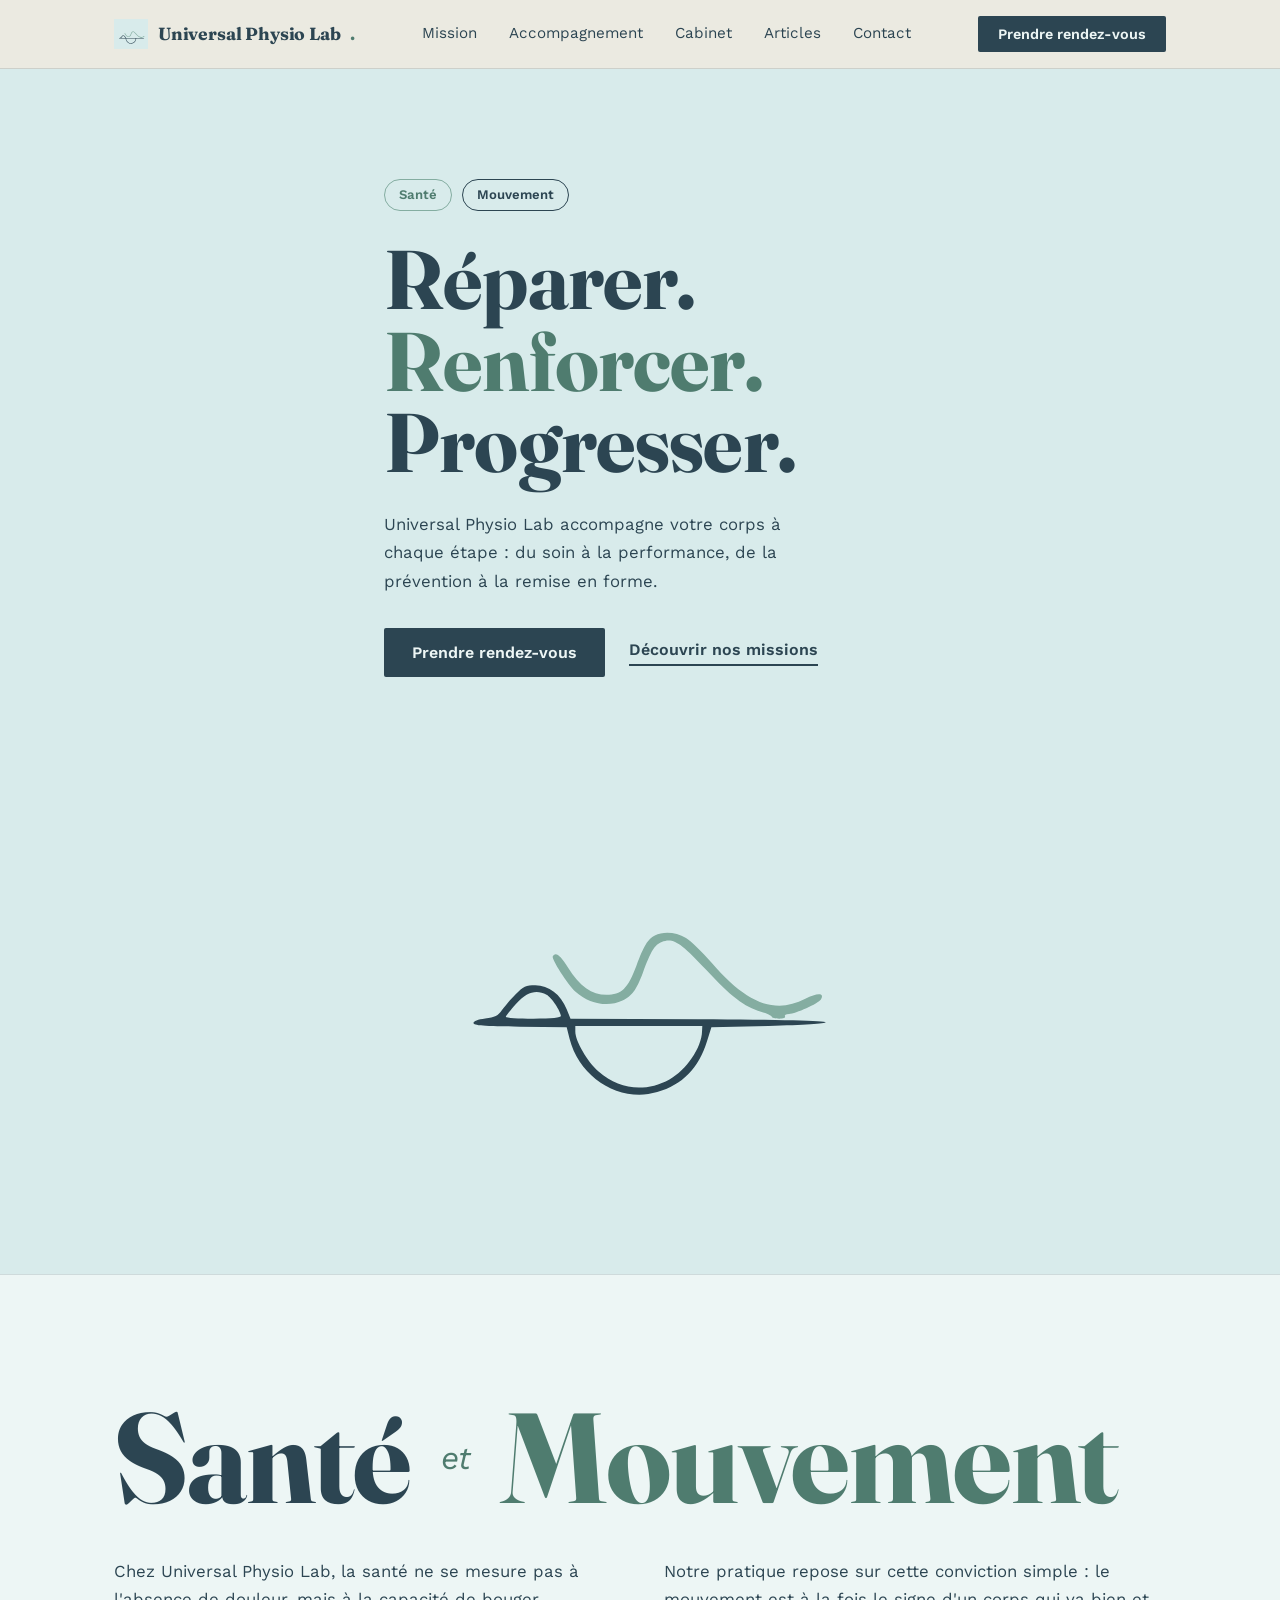
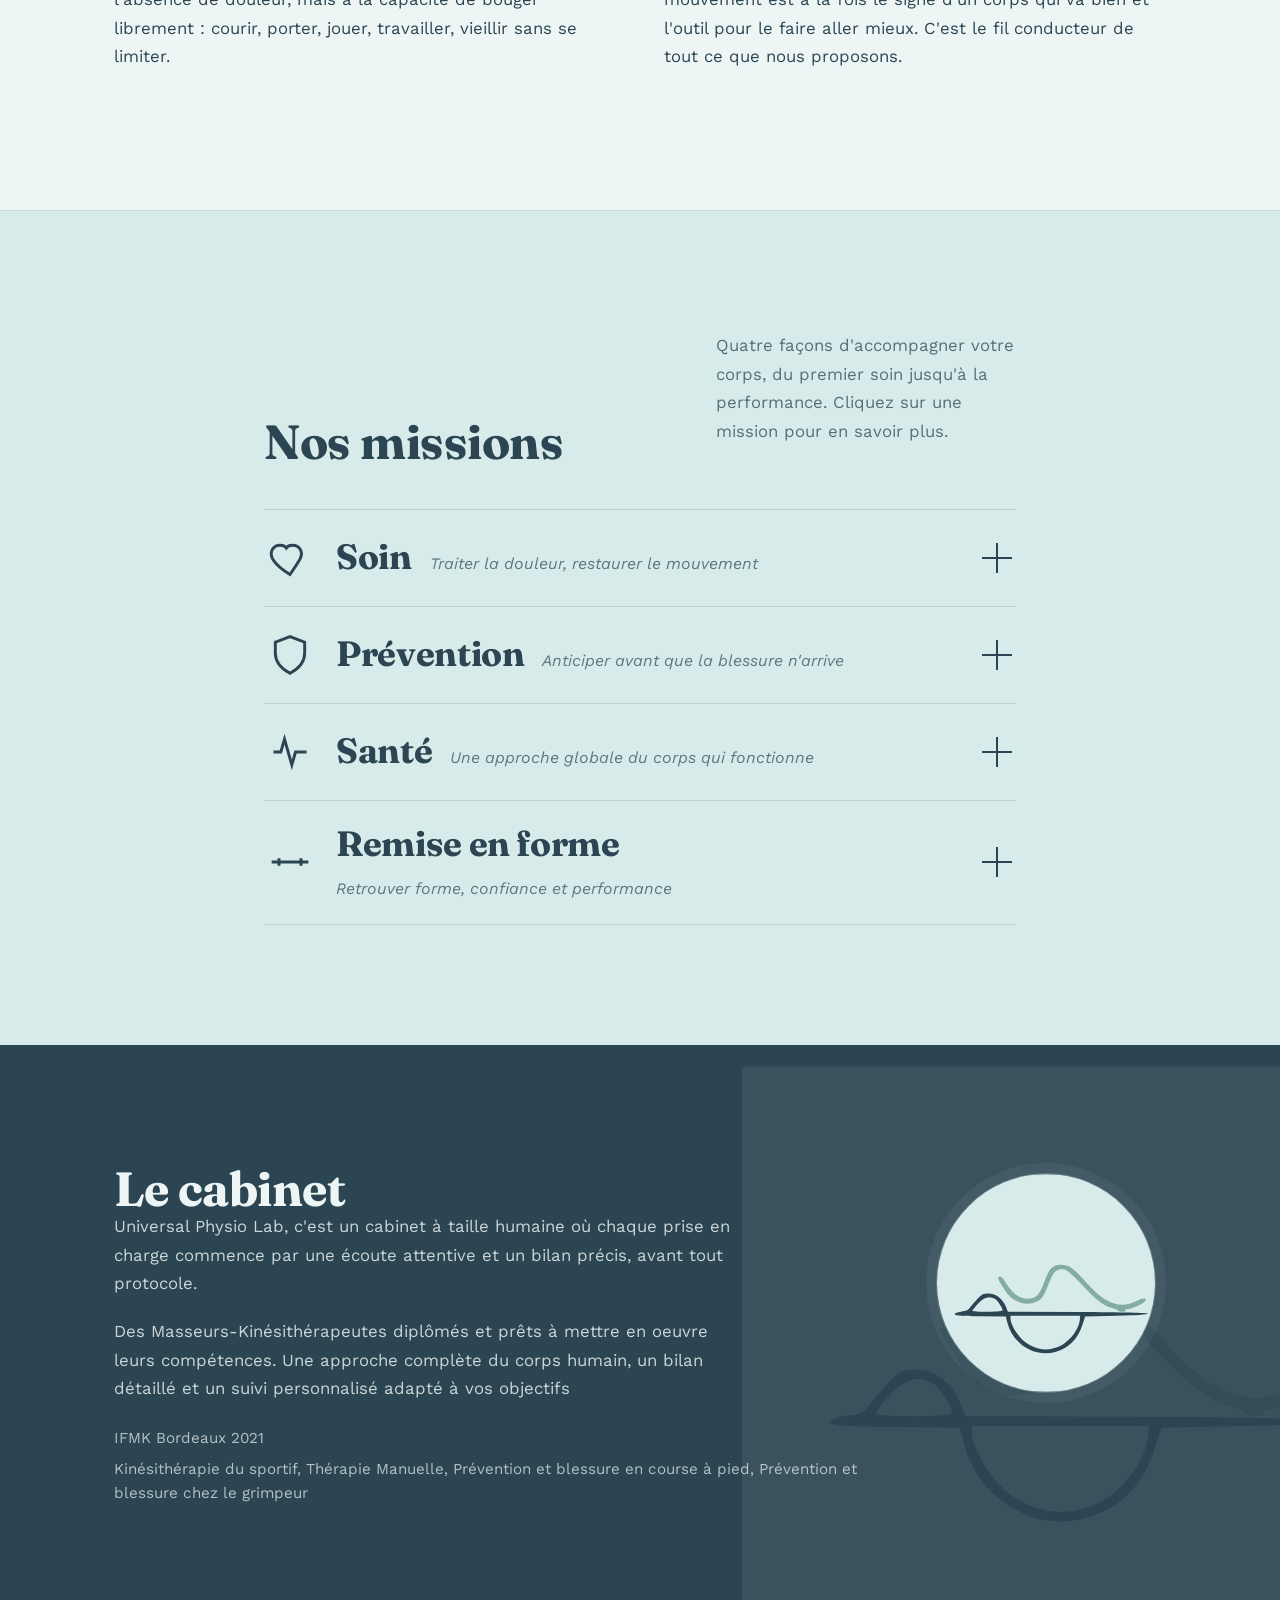
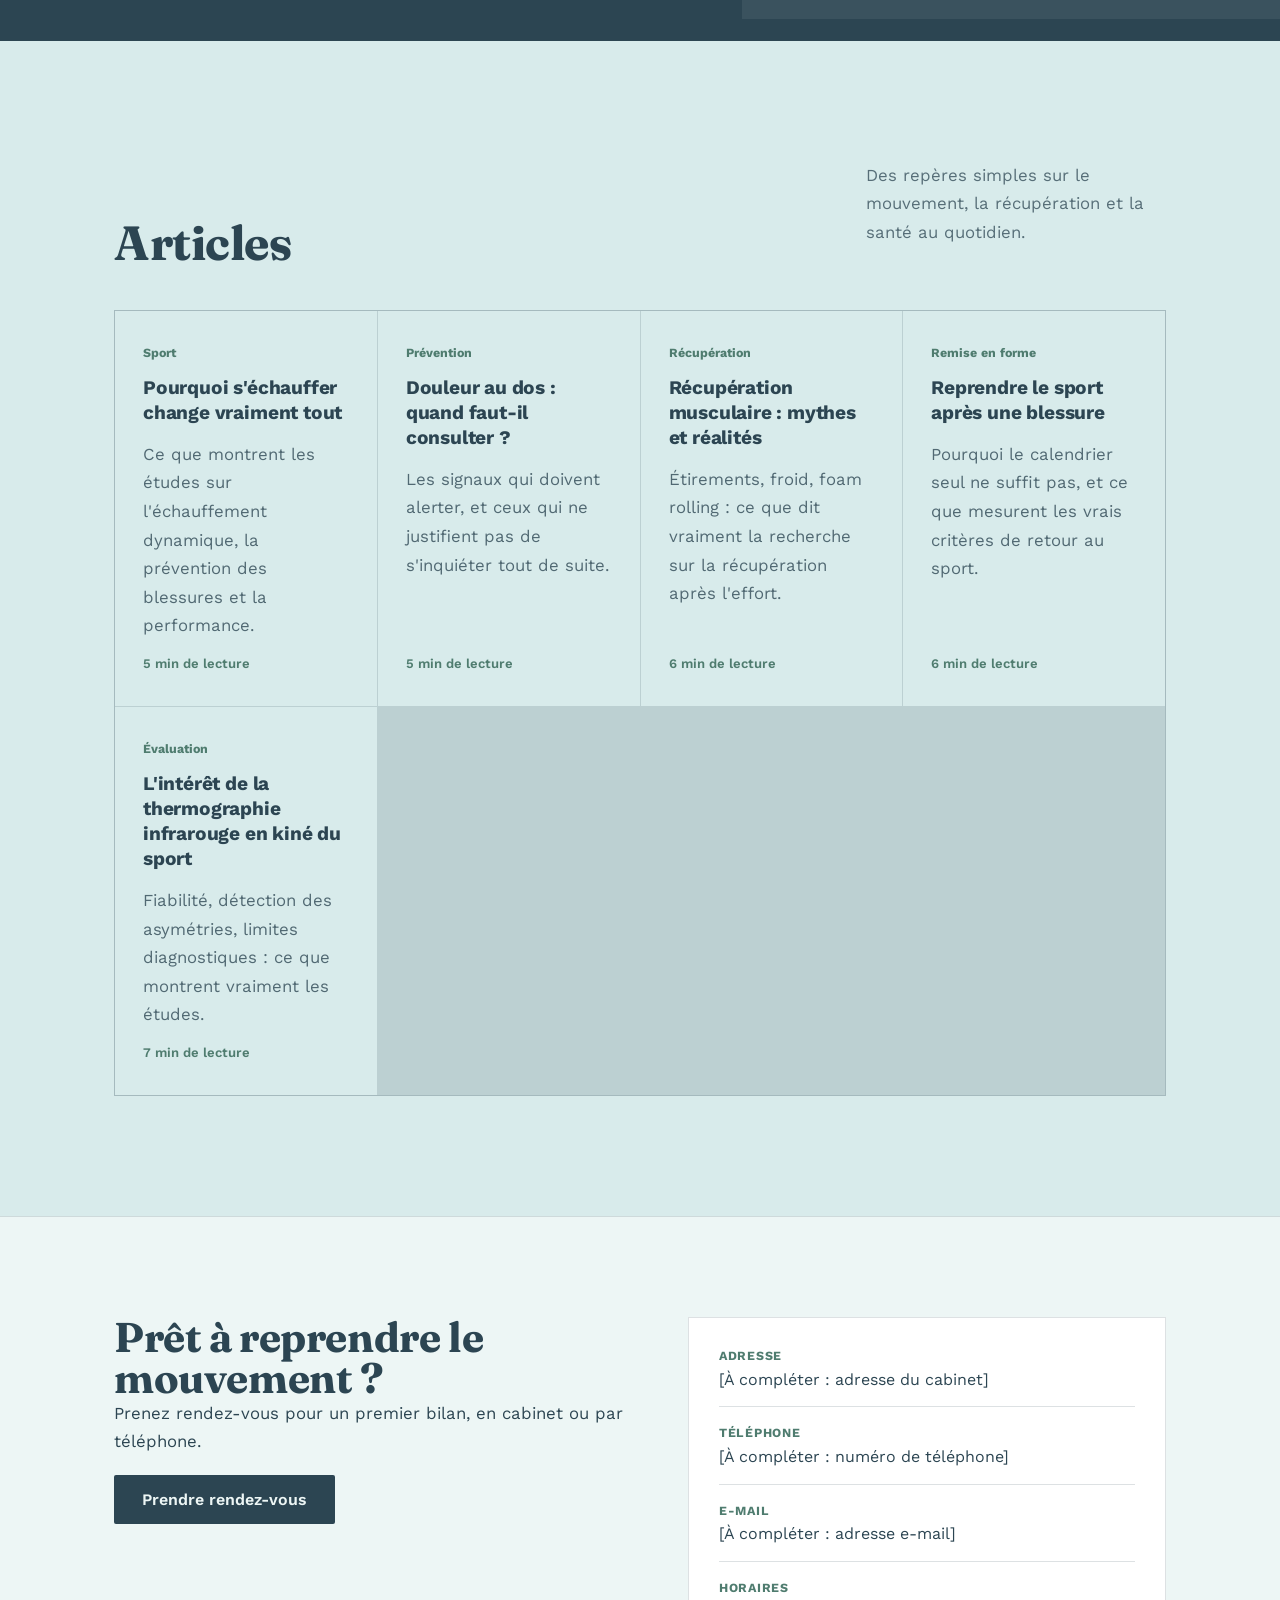
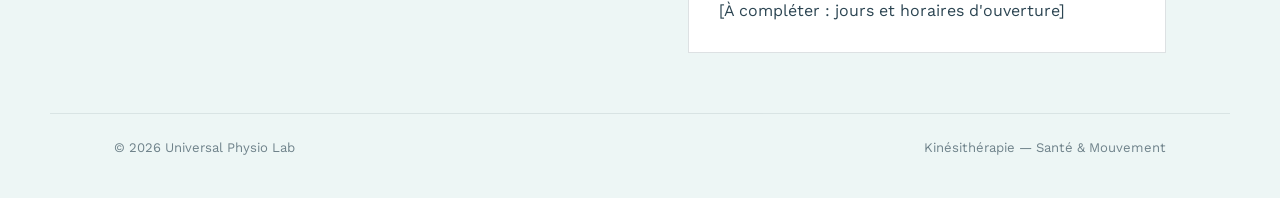
==== index.html @ d16948c7 "Revise cabinet introduction and credentials section Updated cabinet description and added credential" ====
<!DOCTYPE html>
<html lang="fr">
<head>
<meta charset="UTF-8">
<meta name="viewport" content="width=device-width, initial-scale=1.0">
<title>Universal Physio Lab — Kinésithérapie, santé & mouvement</title>
<meta name="description" content="Universal Physio Lab accompagne votre corps à chaque étape : soin, prévention, santé et remise en forme.">
<link rel="preconnect" href="https://fonts.googleapis.com">
<link rel="preconnect" href="https://fonts.gstatic.com" crossorigin>
<link href="https://fonts.googleapis.com/css2?family=Fraunces:ital,opsz,wght@0,9..144,500;0,9..144,700;1,9..144,600&family=Work+Sans:ital,wght@0,400;0,500;0,600;0,700;1,400&display=swap" rel="stylesheet">
<link rel="icon" type="image/svg+xml" href="logo.svg">
<link rel="stylesheet" href="style.css">
</head>
<body>

<nav class="nav">
  <div class="wrap nav-inner">
    <div class="logo"><img src="logo.svg" alt="Universal Physio Lab"> Universal Physio Lab<span class="dot">.</span></div>
    <ul class="nav-links" id="navLinks">
      <li><a href="#mission">Mission</a></li>
      <li><a href="#accompagnement">Accompagnement</a></li>
      <li><a href="#cabinet">Cabinet</a></li>
      <li><a href="#articles">Articles</a></li>
      <li><a href="#contact">Contact</a></li>
    </ul>
    <button class="nav-cta">Prendre rendez-vous</button>
    <button class="nav-toggle" id="navToggle" aria-label="Ouvrir le menu" aria-expanded="false">
      <span></span><span></span><span></span>
    </button>
  </div>
</nav>

<header class="hero">
  <div class="wrap hero-content">
    <div class="eyebrow-chips">
      <span class="chip teal">Santé</span>
      <span class="chip coral">Mouvement</span>
    </div>
    <h1>
      <span>Réparer.</span>
      <span>Renforcer.</span>
      <span>Progresser.</span>
    </h1>
    <p class="hero-sub">Universal Physio Lab accompagne votre corps à chaque étape : du soin à la performance, de la prévention à la remise en forme.</p>
    <div class="hero-actions">
      <button class="btn-primary">Prendre rendez-vous</button>
      <a href="#accompagnement" class="link-inline">Découvrir nos missions</a>
    </div>
  </div>
  <div class="wrap hero-art-band">
    <img src="logo.svg" alt="Logo Universal Physio Lab" class="hero-logo-img">
  </div>
</header>

<section class="mission" id="mission">
  <div class="wrap">
    <div class="mission-words">
      <span class="display">Santé</span>
      <span class="and">et</span>
      <span class="display" style="color:var(--teal-dark);">Mouvement</span>
    </div>
    <div class="mission-body">
      <p>Chez Universal Physio Lab, la santé ne se mesure pas à l'absence de douleur, mais à la capacité de bouger librement : courir, porter, jouer, travailler, vieillir sans se limiter.</p>
      <p>Notre pratique repose sur cette conviction simple : le mouvement est à la fois le signe d'un corps qui va bien et l'outil pour le faire aller mieux. C'est le fil conducteur de tout ce que nous proposons.</p>
    </div>
  </div>
</section>

<section class="pillars" id="accompagnement">
  <div class="wrap wrap-narrow">
    <div class="section-head">
      <h2>Nos missions</h2>
      <p class="hint">Quatre façons d'accompagner votre corps, du premier soin jusqu'à la performance. Cliquez sur une mission pour en savoir plus.</p>
    </div>

    <div class="lane" data-open="false">
      <button class="lane-trigger" aria-expanded="false">
        <span class="lane-icon"><svg viewBox="0 0 24 24" fill="none" stroke-width="1.6"><path d="M12 21s-7-4.35-9.5-8.5C.5 8.5 3 5 6.5 5c2 0 3.2 1 3.5 1.5.3-.5 1.5-1.5 3.5-1.5C17 5 19.5 8.5 17.5 12.5 15 16.65 12 21 12 21z"/></svg></span>
        <span class="lane-title">
          <h3>Soin</h3>
          <span class="lane-teaser">Traiter la douleur, restaurer le mouvement</span>
        </span>
        <span class="lane-plus"></span>
      </button>
      <div class="lane-panel">
        <div class="lane-panel-inner">
          <p>Prise en charge des douleurs aiguës et chroniques, rééducation post-traumatique et post-opératoire : chaque traitement combine thérapie manuelle et exercices actifs, adaptés à votre histoire et à votre corps.</p>
          <ul class="tag-list">
            <li>Rééducation post-opératoire</li>
            <li>Thérapie manuelle</li>
            <li>Douleurs aiguës & chroniques</li>
          </ul>
        </div>
      </div>
    </div>

    <div class="lane" data-open="false">
      <button class="lane-trigger" aria-expanded="false">
        <span class="lane-icon"><svg viewBox="0 0 24 24" fill="none" stroke-width="1.6"><path d="M12 2l8 3v6c0 5-3.5 8.5-8 11-4.5-2.5-8-6-8-11V5l8-3z"/></svg></span>
        <span class="lane-title">
          <h3>Prévention</h3>
          <span class="lane-teaser">Anticiper avant que la blessure n'arrive</span>
        </span>
        <span class="lane-plus"></span>
      </button>
      <div class="lane-panel">
        <div class="lane-panel-inner">
          <p>Bilans posturaux et fonctionnels, analyse des gestes à risque, conseils en ergonomie sportive et quotidienne : mieux vaut corriger un déséquilibre avant qu'il ne devienne une blessure.</p>
          <ul class="tag-list">
            <li>Bilan postural</li>
            <li>Analyse du geste sportif</li>
            <li>Ergonomie & hygiène de vie</li>
          </ul>
        </div>
      </div>
    </div>

    <div class="lane" data-open="false">
      <button class="lane-trigger" aria-expanded="false">
        <span class="lane-icon"><svg viewBox="0 0 24 24" fill="none" stroke-width="1.6"><path d="M3 12h4l2-7 4 14 2-7h6"/></svg></span>
        <span class="lane-title">
          <h3>Santé</h3>
          <span class="lane-teaser">Une approche globale du corps qui fonctionne</span>
        </span>
        <span class="lane-plus"></span>
      </button>
      <div class="lane-panel">
        <div class="lane-panel-inner">
          <p>Éducation thérapeutique, accompagnement des pathologies chroniques, conseils personnalisés : notre rôle ne s'arrête pas au traitement, il inclut tout ce qui préserve votre autonomie sur la durée.</p>
          <ul class="tag-list">
            <li>Éducation thérapeutique</li>
            <li>Suivi des pathologies chroniques</li>
            <li>Conseils personnalisés</li>
          </ul>
        </div>
      </div>
    </div>

    <div class="lane" data-open="false">
      <button class="lane-trigger" aria-expanded="false">
        <span class="lane-icon"><svg viewBox="0 0 24 24" fill="none" stroke-width="1.6"><path d="M6 10v4M2 12h4M18 10v4M22 12h-4M6 12h12"/></svg></span>
        <span class="lane-title">
          <h3>Remise en forme</h3>
          <span class="lane-teaser">Retrouver forme, confiance et performance</span>
        </span>
        <span class="lane-plus"></span>
      </button>
      <div class="lane-panel">
        <div class="lane-panel-inner">
          <p>Réathlétisation après blessure, préparation physique générale, reprise d'activité progressive : des programmes construits pour vous ramener au niveau que vous visez, en toute sécurité.</p>
          <ul class="tag-list">
            <li>Réathlétisation</li>
            <li>Préparation physique</li>
            <li>Reprise d'activité progressive</li>
          </ul>
        </div>
      </div>
    </div>

  </div>
</section>

<section class="cabinet" id="cabinet">
  <img src="logo.svg" alt="" class="cabinet-watermark" aria-hidden="true">
  <div class="wrap cabinet-grid">
    <div>
      <h2>Le cabinet</h2>
      <p>Universal Physio Lab, c'est un cabinet à taille humaine où chaque prise en charge commence par une écoute attentive et un bilan précis, avant tout protocole.</p>
      <p>Des Masseurs-Kinésithérapeutes diplômés et prêts à mettre en oeuvre leurs compétences. Une approche complète du corps humain, un bilan détaillé et un suivi personnalisé adapté à vos objectifs</p>
      <ul class="cabinet-credentials">
        <li>IFMK Bordeaux 2021</li>
        <li>Kinésithérapie du sportif, Thérapie Manuelle, Prévention et blessure en course à pied, Prévention et blessure chez le grimpeur</li>
    </div>
    <div class="cabinet-art">
      <div class="cabinet-badge">
        <img src="logo.svg" alt="Logo Universal Physio Lab">
      </div>
    </div>
  </div>
</section>

<section class="articles" id="articles">
  <div class="wrap">
    <div class="section-head">
      <h2>Articles</h2>
      <p class="hint">Des repères simples sur le mouvement, la récupération et la santé au quotidien.</p>
    </div>
    <div class="article-grid">
      <a class="article-card" href="echauffement.html">
        <span class="article-tag">Sport</span>
        <h3>Pourquoi s'échauffer change vraiment tout</h3>
        <p>Ce que montrent les études sur l'échauffement dynamique, la prévention des blessures et la performance.</p>
        <span class="article-meta">5 min de lecture</span>
      </a>
      <a class="article-card" href="mal-de-dos.html">
        <span class="article-tag">Prévention</span>
        <h3>Douleur au dos : quand faut-il consulter ?</h3>
        <p>Les signaux qui doivent alerter, et ceux qui ne justifient pas de s'inquiéter tout de suite.</p>
        <span class="article-meta">5 min de lecture</span>
      </a>
      <a class="article-card" href="recuperation-musculaire.html">
        <span class="article-tag">Récupération</span>
        <h3>Récupération musculaire : mythes et réalités</h3>
        <p>Étirements, froid, foam rolling : ce que dit vraiment la recherche sur la récupération après l'effort.</p>
        <span class="article-meta">6 min de lecture</span>
      </a>
      <a class="article-card" href="reprise-sport.html">
        <span class="article-tag">Remise en forme</span>
        <h3>Reprendre le sport après une blessure</h3>
        <p>Pourquoi le calendrier seul ne suffit pas, et ce que mesurent les vrais critères de retour au sport.</p>
        <span class="article-meta">6 min de lecture</span>
      </a>
      <a class="article-card" href="thermographie-infrarouge.html">
        <span class="article-tag">Évaluation</span>
        <h3>L'intérêt de la thermographie infrarouge en kiné du sport</h3>
        <p>Fiabilité, détection des asymétries, limites diagnostiques : ce que montrent vraiment les études.</p>
        <span class="article-meta">7 min de lecture</span>
      </a>
    </div>
  </div>
</section>

<section class="contact" id="contact">
  <div class="wrap contact-grid">
    <div>
      <h2>Prêt à reprendre le mouvement ?</h2>
      <p>Prenez rendez-vous pour un premier bilan, en cabinet ou par téléphone.</p>
      <button class="btn-primary">Prendre rendez-vous</button>
    </div>
    <ul class="contact-info">
      <li><b>Adresse</b>[À compléter : adresse du cabinet]</li>
      <li><b>Téléphone</b>[À compléter : numéro de téléphone]</li>
      <li><b>E-mail</b>[À compléter : adresse e-mail]</li>
      <li><b>Horaires</b>[À compléter : jours et horaires d'ouverture]</li>
    </ul>
  </div>
  <div class="wrap footer-bottom">
    <span>© 2026 Universal Physio Lab</span>
    <span>Kinésithérapie — Santé & Mouvement</span>
  </div>
</section>

<script>
  // Menu mobile
  const navToggle = document.getElementById('navToggle');
  const navLinks = document.getElementById('navLinks');
  navToggle.addEventListener('click', () => {
    const isOpen = navLinks.classList.toggle('open');
    navToggle.setAttribute('aria-expanded', isOpen);
  });
  navLinks.querySelectorAll('a').forEach(a => a.addEventListener('click', () => {
    navLinks.classList.remove('open');
    navToggle.setAttribute('aria-expanded', 'false');
  }));

  // Accordéon des missions
  document.querySelectorAll('.lane').forEach(lane => {
    const trigger = lane.querySelector('.lane-trigger');
    trigger.addEventListener('click', () => {
      const isOpen = lane.getAttribute('data-open') === 'true';
      document.querySelectorAll('.lane').forEach(l => {
        l.setAttribute('data-open', 'false');
        l.querySelector('.lane-trigger').setAttribute('aria-expanded', 'false');
      });
      if (!isOpen) {
        lane.setAttribute('data-open', 'true');
        trigger.setAttribute('aria-expanded', 'true');
      }
    });
  });
</script>

</body>
</html>
---- style.css ----
:root{
    --ink:#2C4552;
    --ink-soft:#3C5C6A;
    --paper:#D8EBEB;
    --paper-soft:#EDF6F5;
    --white:#FFFFFF;
    --teal:#84ADA1;
    --teal-dark:#4F7C6F;
    --coral:#2C4552;
    --stone:#B7CBC8;
    --stone-line: rgba(44,69,82,0.16);
    --maxw: 1180px;
    --pad: clamp(20px, 5vw, 64px);
  }

  *{box-sizing:border-box;}
  html{scroll-behavior:smooth;}
  body{
    margin:0;
    background:var(--paper);
    color:var(--ink);
    font-family:'Work Sans', sans-serif;
    font-size:16px;
    line-height:1.55;
    -webkit-font-smoothing:antialiased;
  }
  h1,h2,h3,.display{
    font-family:'Fraunces', serif;
    font-weight:700;
    font-optical-sizing:auto;
    letter-spacing:-0.01em;
    line-height:0.98;
    margin:0;
  }
  p{margin:0 0 1.15em 0; max-width:62ch; font-size:1.05rem; line-height:1.7;}
  a{color:inherit;}
  button{font-family:inherit;}
  img{max-width:100%; display:block;}
  .wrap{max-width:var(--maxw); margin:0 auto; padding-left:var(--pad); padding-right:var(--pad);}
  .wrap-narrow{max-width:880px;}
  section{position:relative;}

  :focus-visible{
    outline:3px solid var(--ink);
    outline-offset:3px;
  }

  @media (prefers-reduced-motion: reduce){
    *{animation-duration:0.001ms !important; animation-iteration-count:1 !important; transition-duration:0.001ms !important; scroll-behavior:auto !important;}
  }

  /* ---------- NAV ---------- */
  .nav{
    position:sticky; top:0; z-index:50;
    background:rgba(237,234,224,0.92);
    backdrop-filter:blur(6px);
    border-bottom:1px solid var(--stone-line);
  }
  .nav-inner{
    display:flex; align-items:center; justify-content:space-between;
    padding-top:16px; padding-bottom:16px;
  }
  .logo{
    font-family:'Fraunces', serif;
    font-weight:700;
    font-size:1.1rem;
    letter-spacing:-0.01em;
    display:flex; align-items:center; gap:10px;
  }
  .logo img{width:34px; height:34px; object-fit:contain;}
  .logo .dot{color:var(--teal-dark);}
  .nav-links{
    display:flex; gap:32px; list-style:none; margin:0; padding:0;
    font-size:0.95rem;
  }
  .nav-links a{
    text-decoration:none;
    padding-bottom:3px;
    border-bottom:2px solid transparent;
    transition:border-color 0.2s ease;
  }
  .nav-links a:hover{border-color:var(--teal);}
  .nav-cta{
    background:var(--ink);
    color:var(--paper-soft);
    border:none;
    padding:10px 20px;
    border-radius:2px;
    font-size:0.9rem;
    font-weight:600;
    cursor:pointer;
    transition:background 0.2s ease;
  }
  .nav-cta:hover{background:var(--teal-dark);}
  .nav-toggle{display:none; background:none; border:none; cursor:pointer; padding:6px;}
  .nav-toggle span{display:block; width:24px; height:2px; background:var(--ink); margin:5px 0;}

  @media (max-width:840px){
    .nav-links{
      position:fixed; top:64px; left:0; right:0;
      background:var(--paper-soft);
      flex-direction:column; gap:0;
      border-bottom:1px solid var(--stone-line);
      max-height:0; overflow:hidden;
      transition:max-height 0.3s ease;
    }
    .nav-links.open{max-height:300px;}
    .nav-links a{display:block; padding:16px var(--pad); border-bottom:1px solid var(--stone-line);}
    .nav-cta{display:none;}
    .nav-toggle{display:block;}
  }

  /* ---------- HERO ---------- */
  .hero{
    padding-top:clamp(60px, 10vw, 110px);
    padding-bottom:clamp(60px, 10vw, 110px);
    overflow:hidden;
  }
  .hero-content{
    max-width:640px;
  }
  .eyebrow-chips{
    display:flex; gap:10px; margin-bottom:28px;
  }
  .chip{
    border:1px solid var(--ink);
    padding:5px 14px;
    border-radius:100px;
    font-size:0.82rem;
    font-weight:600;
  }
  .chip.teal{border-color:var(--teal); color:var(--teal-dark);}
  .chip.coral{border-color:var(--coral); color:var(--coral);}

  .hero h1{
    font-size:clamp(2.6rem, 7vw, 5.2rem);
  }
  .hero h1 span{
    display:block;
  }
  .hero h1 span:nth-child(2){color:var(--teal-dark);}
  @media (prefers-reduced-motion: no-preference){
    .hero h1 span{
      opacity:0;
      transform:translateY(28px);
      animation:riseIn 0.7s cubic-bezier(.2,.7,.2,1) forwards;
    }
    .hero h1 span:nth-child(1){animation-delay:0.05s;}
    .hero h1 span:nth-child(2){animation-delay:0.2s;}
    .hero h1 span:nth-child(3){animation-delay:0.35s;}
  }
  @keyframes riseIn{to{opacity:1; transform:translateY(0);}}

  .hero-sub{
    margin-top:26px;
    max-width:46ch;
  }
  .hero-actions{
    margin-top:32px;
    display:flex; align-items:center; gap:24px; flex-wrap:wrap;
  }
  .btn-primary{
    background:var(--ink);
    color:var(--paper-soft);
    border:none;
    padding:15px 28px;
    font-size:1rem;
    font-weight:600;
    border-radius:2px;
    cursor:pointer;
    transition:transform 0.2s ease, background 0.2s ease;
  }
  .btn-primary:hover{background:var(--teal-dark); transform:translateY(-2px);}
  .link-inline{
    font-weight:600;
    text-decoration:none;
    border-bottom:2px solid var(--ink);
    padding-bottom:2px;
  }
  .link-inline:hover{border-color:var(--teal-dark); color:var(--teal-dark);}

  .hero-art-band{
    display:flex;
    justify-content:center;
    margin-top:clamp(40px, 8vw, 90px);
  }
  .hero-logo-img{
    width:100%;
    max-width:460px;
    height:auto;
  }
  @media (prefers-reduced-motion: no-preference){
    .hero-logo-img{
      opacity:0;
      transform:scale(0.92);
      animation:logoIn 0.8s cubic-bezier(.2,.7,.2,1) forwards;
      animation-delay:0.15s;
    }
  }
  @keyframes logoIn{to{opacity:1; transform:scale(1);}}

  @media (max-width:840px){
    .hero-logo-img{max-width:300px;}
  }

  /* ---------- MISSION ---------- */
  .mission{
    background:var(--paper-soft);
    padding:clamp(70px,10vw,120px) 0;
    border-top:1px solid var(--stone-line);
    border-bottom:1px solid var(--stone-line);
  }
  .mission-words{
    display:flex; flex-wrap:wrap; gap:0 26px;
    font-size:clamp(3rem, 11vw, 8rem);
    line-height:0.9;
  }
  .mission-words .and{
    font-family:'Work Sans', sans-serif;
    font-style:italic;
    font-size:clamp(1.2rem, 3vw, 2rem);
    align-self:center;
    color:var(--teal-dark);
    padding:0 4px;
  }
  .mission-body{
    margin-top:36px;
    display:grid;
    grid-template-columns:1fr 1fr;
    gap:48px;
  }
  .mission-body p{max-width:none;}
  @media (max-width:760px){
    .mission-body{grid-template-columns:1fr;}
  }

  /* ---------- PILLARS (lanes) ---------- */
  .pillars{padding:clamp(70px,10vw,120px) 0;}
  .section-head{
    display:flex; justify-content:space-between; align-items:flex-end;
    gap:24px; margin-bottom:44px; flex-wrap:wrap;
  }
  .section-head h2{font-size:clamp(2rem,5vw,3rem); flex:1 1 auto;}
  .section-head .hint{max-width:30ch; flex:0 1 auto; color:var(--ink); opacity:0.75;}

  .lane{
    border-top:1px solid var(--stone-line);
  }
  .lane:last-child{border-bottom:1px solid var(--stone-line);}
  .lane-trigger{
    width:100%;
    background:none;
    border:none;
    display:flex;
    align-items:center;
    gap:24px;
    padding:26px 4px;
    cursor:pointer;
    text-align:left;
    color:inherit;
  }
  .lane-icon{
    flex:0 0 auto;
    width:44px; height:44px;
  }
  .lane-icon svg{width:100%; height:100%; stroke:var(--ink);}
  .lane-title{
    flex:1 1 auto;
    display:flex; align-items:baseline; gap:18px; flex-wrap:wrap;
  }
  .lane-title h3{font-size:clamp(1.5rem,3.4vw,2.2rem);}
  .lane-teaser{
    font-family:'Work Sans', sans-serif;
    font-weight:400;
    font-style:italic;
    font-size:1rem;
    color:var(--ink);
    opacity:0.7;
  }
  .lane-plus{
    flex:0 0 auto;
    width:30px; height:30px;
    position:relative;
  }
  .lane-plus::before, .lane-plus::after{
    content:"";
    position:absolute;
    background:var(--ink);
    transition:transform 0.25s ease;
  }
  .lane-plus::before{top:50%; left:0; width:100%; height:2px; margin-top:-1px;}
  .lane-plus::after{left:50%; top:0; height:100%; width:2px; margin-left:-1px;}
  .lane[data-open="true"] .lane-plus::after{transform:rotate(90deg); opacity:0;}
  .lane[data-open="true"] .lane-icon svg{stroke:var(--teal-dark);}

  .lane-panel{
    max-height:0;
    overflow:hidden;
    transition:max-height 0.35s ease;
  }
  .lane[data-open="true"] .lane-panel{max-height:340px;}
  .lane-panel-inner{
    padding:0 4px 34px 68px;
    display:grid;
    grid-template-columns:1.4fr 1fr;
    gap:32px;
  }
  .tag-list{list-style:none; margin:0; padding:0; display:flex; flex-direction:column; gap:10px;}
  .tag-list li{
    font-size:0.92rem;
    font-weight:600;
    padding-left:20px;
    position:relative;
  }
  .tag-list li::before{
    content:"";
    position:absolute; left:0; top:0.5em;
    width:8px; height:8px;
    border-radius:50%;
    background:var(--teal-dark);
  }
  @media (max-width:700px){
    .lane-panel-inner{grid-template-columns:1fr; padding-left:4px;}
    .lane-trigger{gap:14px;}
  }

  /* ---------- CABINET ---------- */
  .cabinet{
    background:var(--ink);
    color:var(--paper-soft);
    padding:clamp(70px,10vw,120px) 0;
    position:relative;
    overflow:hidden;
  }
  .cabinet-watermark{
    position:absolute;
    top:50%; right:-8%;
    transform:translateY(-50%);
    width:640px;
    max-width:60vw;
    opacity:0.08;
    pointer-events:none;
  }
  .cabinet-grid{
    position:relative;
    display:grid;
    grid-template-columns:1fr 240px;
    gap:56px;
    align-items:start;
  }
  .cabinet h2{font-size:clamp(2rem,5vw,3rem); color:var(--paper-soft);}
  .cabinet p{color:rgba(237,246,245,0.82);}
  .cabinet-credentials{
    margin-top:24px;
    list-style:none; padding:0;
    display:flex; flex-direction:column; gap:8px;
    font-size:0.95rem;
    color:rgba(237,246,245,0.7);
  }
  .cabinet-art{
    display:flex;
    justify-content:center;
    margin-top:8px;
  }
  .cabinet-badge{
    width:220px;
    height:220px;
    border-radius:50%;
    overflow:hidden;
    border:1px solid rgba(237,246,245,0.25);
    box-shadow:0 0 0 10px rgba(237,246,245,0.05);
    flex:0 0 auto;
  }
  .cabinet-art img{width:100%; height:100%; object-fit:cover;}
  .note{
    margin-top:20px;
    font-size:0.82rem;
    color:rgba(237,246,245,0.45);
  }
  @media (max-width:840px){
    .cabinet-grid{grid-template-columns:1fr;}
    .cabinet-art{order:-1;}
    .cabinet-badge{width:170px; height:170px;}
    .cabinet-watermark{display:none;}
  }

  /* ---------- ARTICLES ---------- */
  .articles{padding:clamp(70px,10vw,120px) 0;}
  .article-grid{
    display:grid;
    grid-template-columns:repeat(auto-fit, minmax(250px,1fr));
    gap:1px;
    background:var(--stone-line);
    border:1px solid var(--stone-line);
  }
  .article-card{
    background:var(--paper);
    padding:32px 28px;
    display:flex; flex-direction:column; gap:14px;
    text-decoration:none; color:inherit;
    transition:background 0.2s ease;
  }
  .article-card:hover{background:var(--paper-soft);}
  .article-tag{
    display:inline-block;
    font-size:0.78rem;
    font-weight:700;
    color:var(--teal-dark);
    width:fit-content;
  }
  .article-card h3{
    font-family:'Work Sans', sans-serif;
    font-weight:700;
    font-size:1.2rem;
    line-height:1.3;
  }
  .article-card p{opacity:0.78; margin-bottom:0;}
  .article-meta{
    margin-top:auto;
    font-size:0.82rem;
    font-weight:600;
    color:var(--teal-dark);
  }

  /* ---------- CONTACT / FOOTER ---------- */
  .contact{
    background:var(--paper-soft);
    border-top:1px solid var(--stone-line);
    padding:clamp(60px,9vw,100px) 0 40px;
  }
  .contact-grid{
    display:grid;
    grid-template-columns:1.1fr 1fr;
    gap:48px;
    align-items:start;
  }
  .contact h2{font-size:clamp(1.8rem,4.5vw,2.6rem);}
  .contact-info{
    list-style:none; margin:0; padding:28px 30px;
    display:flex; flex-direction:column; gap:16px;
    font-size:1rem;
    background:var(--white);
    border:1px solid var(--stone-line);
  }
  .contact-info li{
    padding-bottom:14px;
    border-bottom:1px solid var(--stone-line);
  }
  .contact-info li:last-child{border-bottom:none; padding-bottom:0;}
  .contact-info b{display:block; font-size:0.78rem; text-transform:uppercase; letter-spacing:0.06em; color:var(--teal-dark); margin-bottom:2px;}
  .footer-bottom{
    margin-top:60px;
    padding-top:24px;
    border-top:1px solid var(--stone-line);
    display:flex; justify-content:space-between; flex-wrap:wrap; gap:12px;
    font-size:0.82rem;
    opacity:0.65;
  }
  @media (max-width:760px){
    .contact-grid{grid-template-columns:1fr;}
  }

/* ---------- ARTICLE PAGE ---------- */
.article-hero{
  padding:clamp(50px,8vw,90px) 0 clamp(30px,5vw,50px);
  border-bottom:1px solid var(--stone-line);
}
.article-hero .back-link{
  display:inline-block;
  font-size:0.9rem;
  font-weight:600;
  text-decoration:none;
  color:var(--teal-dark);
  margin-bottom:22px;
}
.article-hero .back-link:hover{text-decoration:underline;}
.article-hero .article-tag{margin-bottom:14px; display:block;}
.article-hero h1{font-size:clamp(2rem,5.5vw,3.2rem); max-width:18ch;}
.article-hero .article-meta-row{
  margin-top:22px;
  display:flex; gap:18px; flex-wrap:wrap;
  font-size:0.9rem;
  color:var(--ink);
  opacity:0.65;
}
.article-body{
  padding:clamp(40px,7vw,70px) 0 clamp(60px,9vw,100px);
}
.article-body .prose{
  max-width:68ch;
}
.article-body .prose h2{
  font-size:clamp(1.4rem,3vw,1.8rem);
  margin-top:2em;
  margin-bottom:0.6em;
}
.article-body .prose h2:first-child{margin-top:0;}
.article-body .prose p{max-width:none;}
.article-body .prose ul{
  margin:0 0 1.15em 0;
  padding-left:1.3em;
  max-width:68ch;
}
.article-body .prose ul li{margin-bottom:0.5em; font-size:1.05rem; line-height:1.7;}
.article-body .prose strong{color:var(--teal-dark);}
.callout{
  background:var(--paper-soft);
  border-left:3px solid var(--teal-dark);
  padding:20px 24px;
  margin:1.6em 0;
  max-width:68ch;
}
.callout p{margin-bottom:0;}
.sources{
  margin-top:3em;
  padding-top:2em;
  border-top:1px solid var(--stone-line);
  max-width:68ch;
}
.sources h2{font-size:1.15rem; margin-bottom:1em;}
.sources ol{
  padding-left:1.2em;
  display:flex; flex-direction:column; gap:10px;
}
.sources li{font-size:0.92rem; line-height:1.6; opacity:0.85;}
.sources a{color:var(--teal-dark); text-decoration:underline; text-underline-offset:2px;}
.article-disclaimer{
  margin-top:2em;
  font-size:0.85rem;
  opacity:0.6;
  max-width:68ch;
}
.related-articles{
  background:var(--paper-soft);
  border-top:1px solid var(--stone-line);
  padding:clamp(50px,8vw,80px) 0;
}
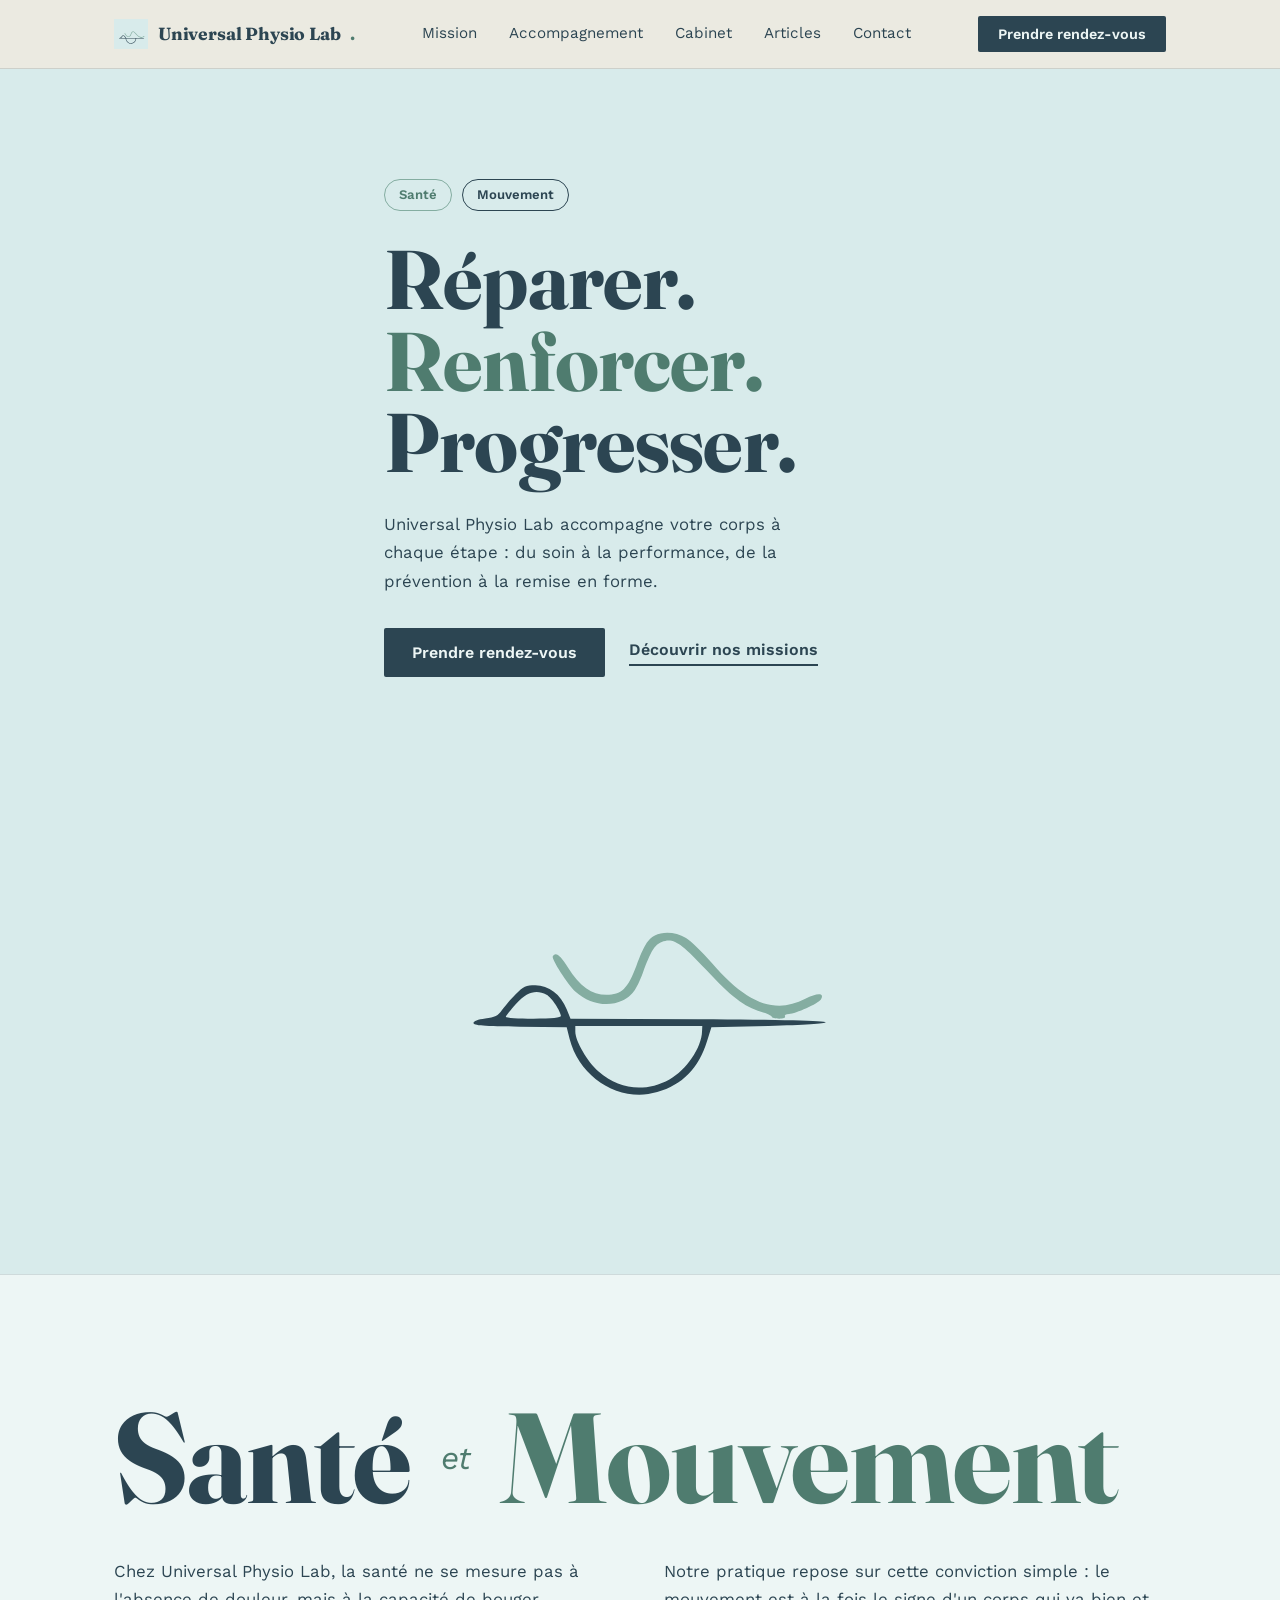
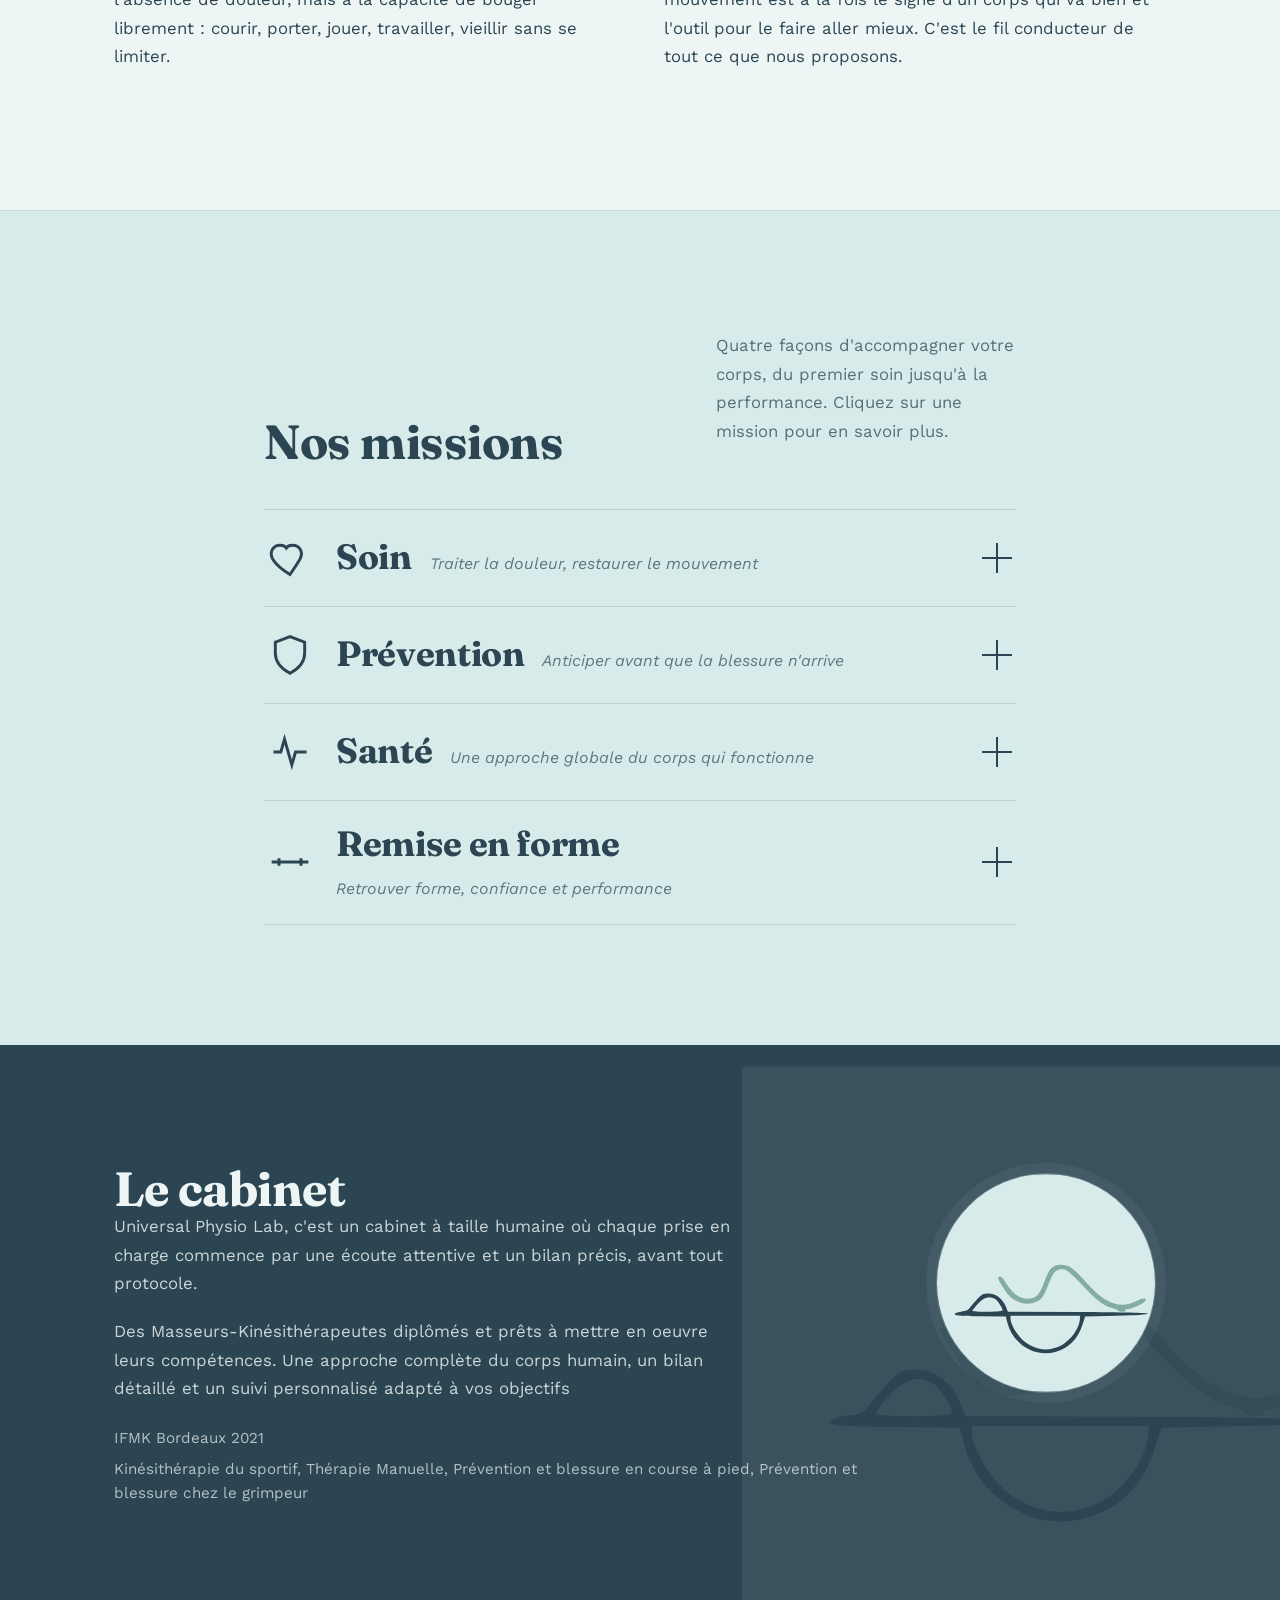
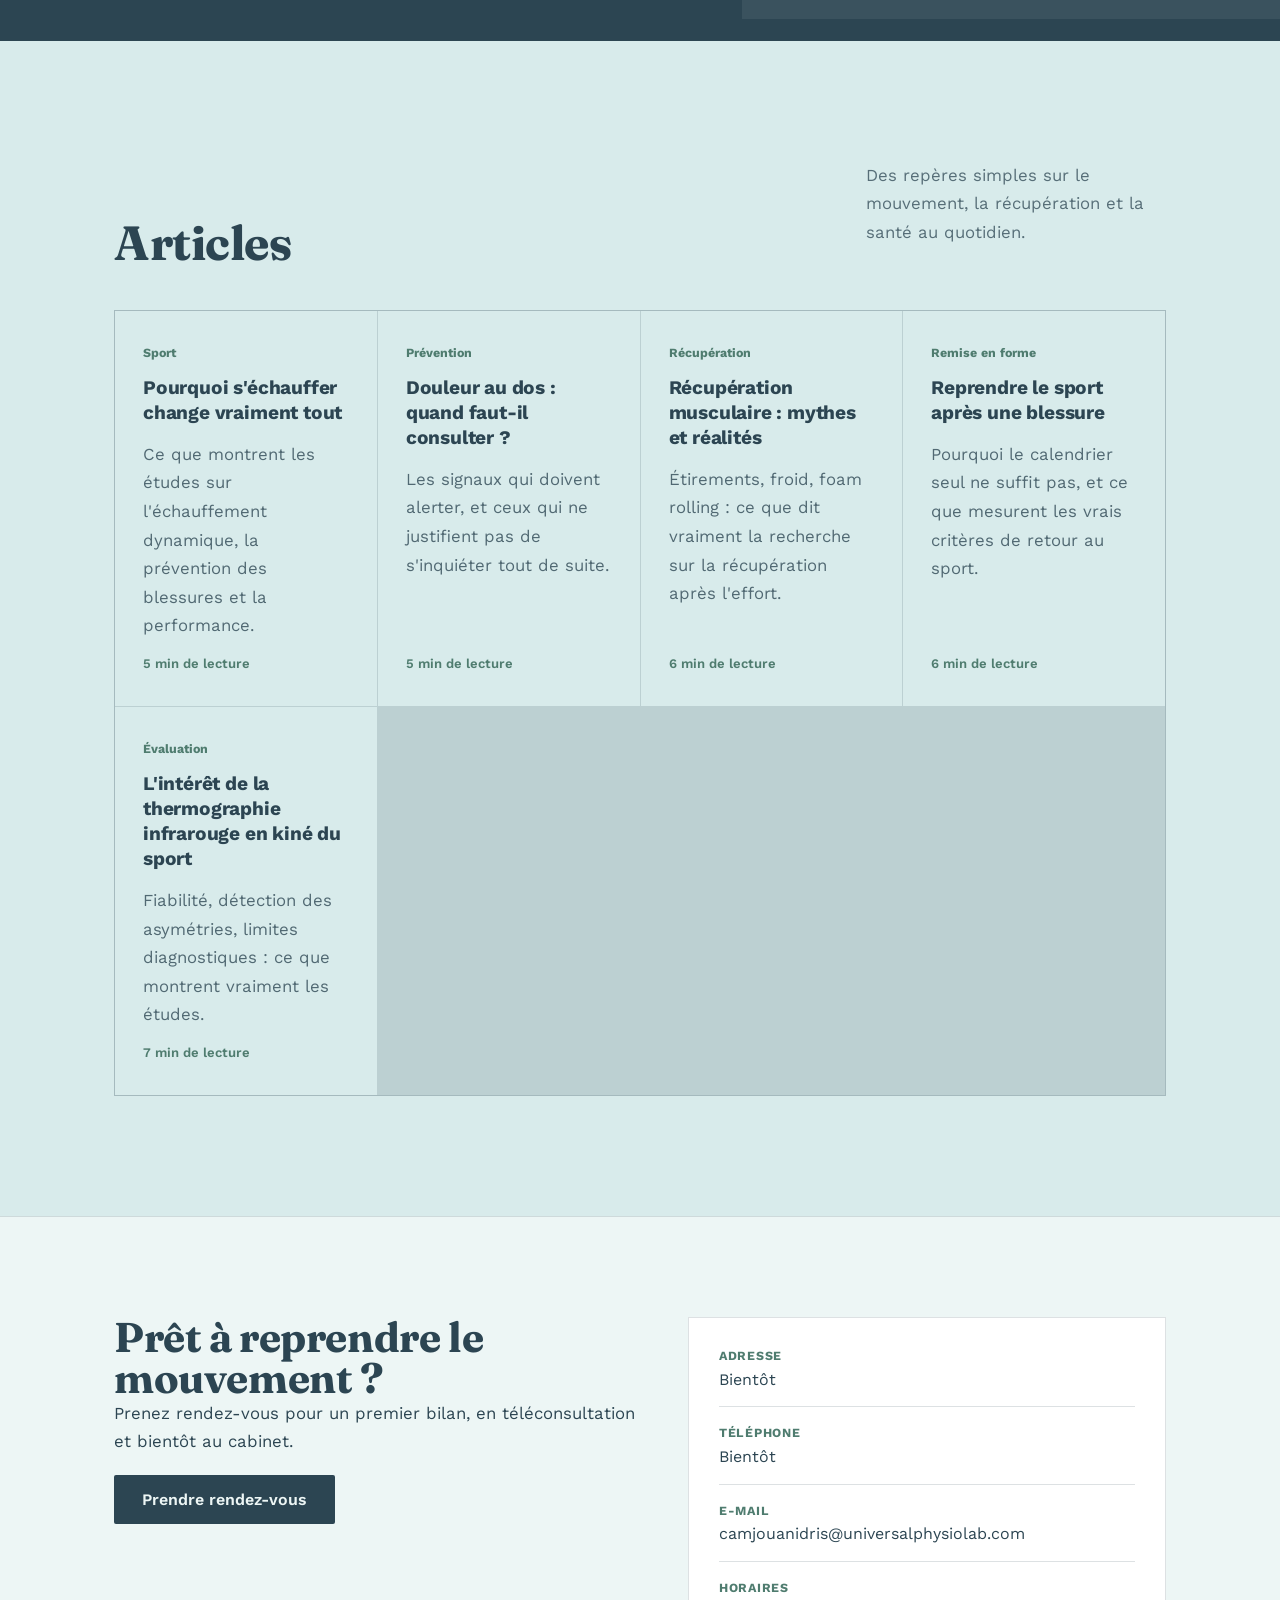
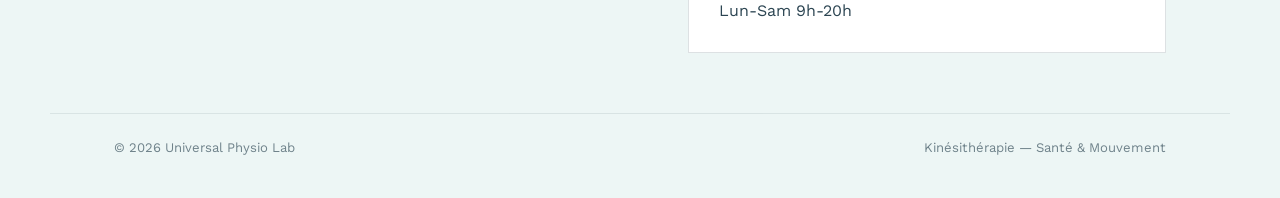
==== commit d892c783: "Revise contact section with new details Updated contact information and appointment options." ====
--- a/index.html
+++ b/index.html
@@ -224,14 +224,14 @@
   <div class="wrap contact-grid">
     <div>
       <h2>Prêt à reprendre le mouvement ?</h2>
-      <p>Prenez rendez-vous pour un premier bilan, en cabinet ou par téléphone.</p>
+      <p>Prenez rendez-vous pour un premier bilan, en téléconsultation et bientôt au cabinet.</p>
       <button class="btn-primary">Prendre rendez-vous</button>
     </div>
     <ul class="contact-info">
-      <li><b>Adresse</b>[À compléter : adresse du cabinet]</li>
-      <li><b>Téléphone</b>[À compléter : numéro de téléphone]</li>
-      <li><b>E-mail</b>[À compléter : adresse e-mail]</li>
-      <li><b>Horaires</b>[À compléter : jours et horaires d'ouverture]</li>
+      <li><b>Adresse</b>Bientôt</li>
+      <li><b>Téléphone</b>Bientôt</li>
+      <li><b>E-mail</b>camjouanidris@universalphysiolab.com</li>
+      <li><b>Horaires</b>Lun-Sam 9h-20h</li>
     </ul>
   </div>
   <div class="wrap footer-bottom">
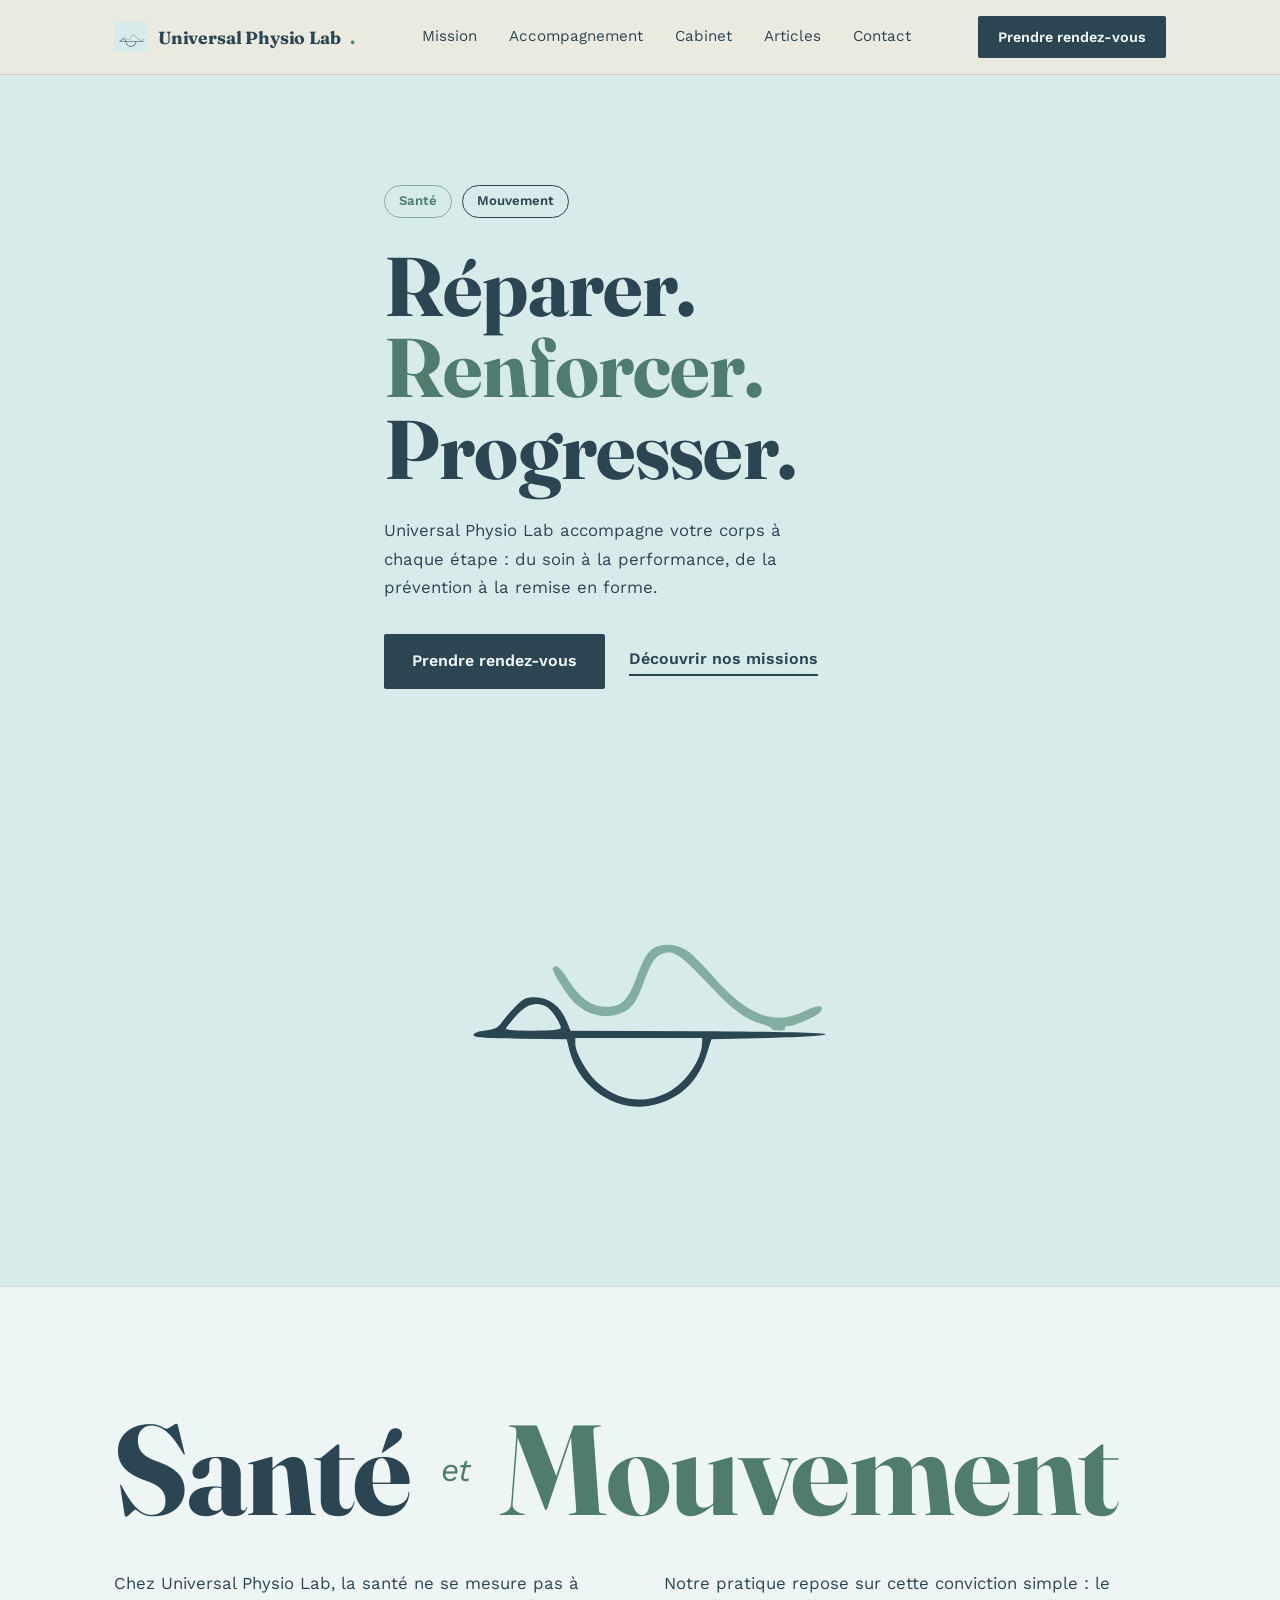
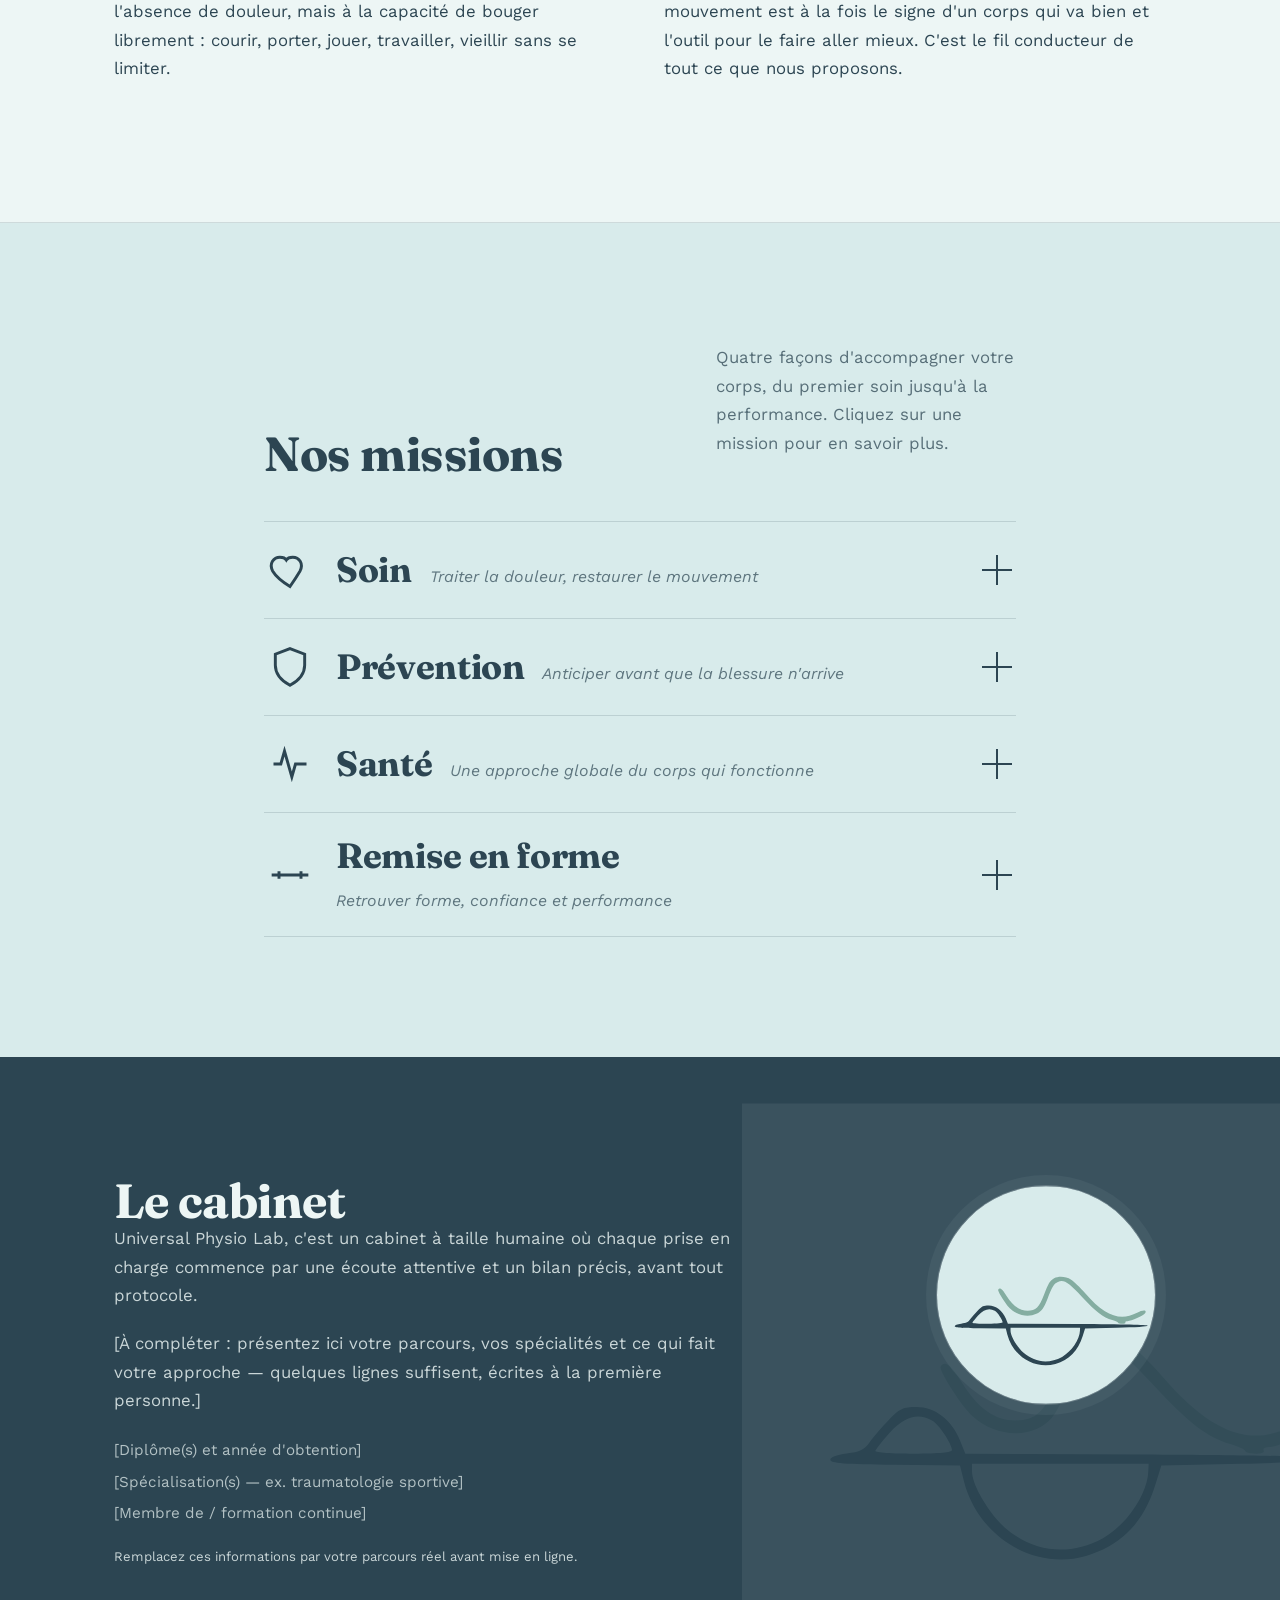
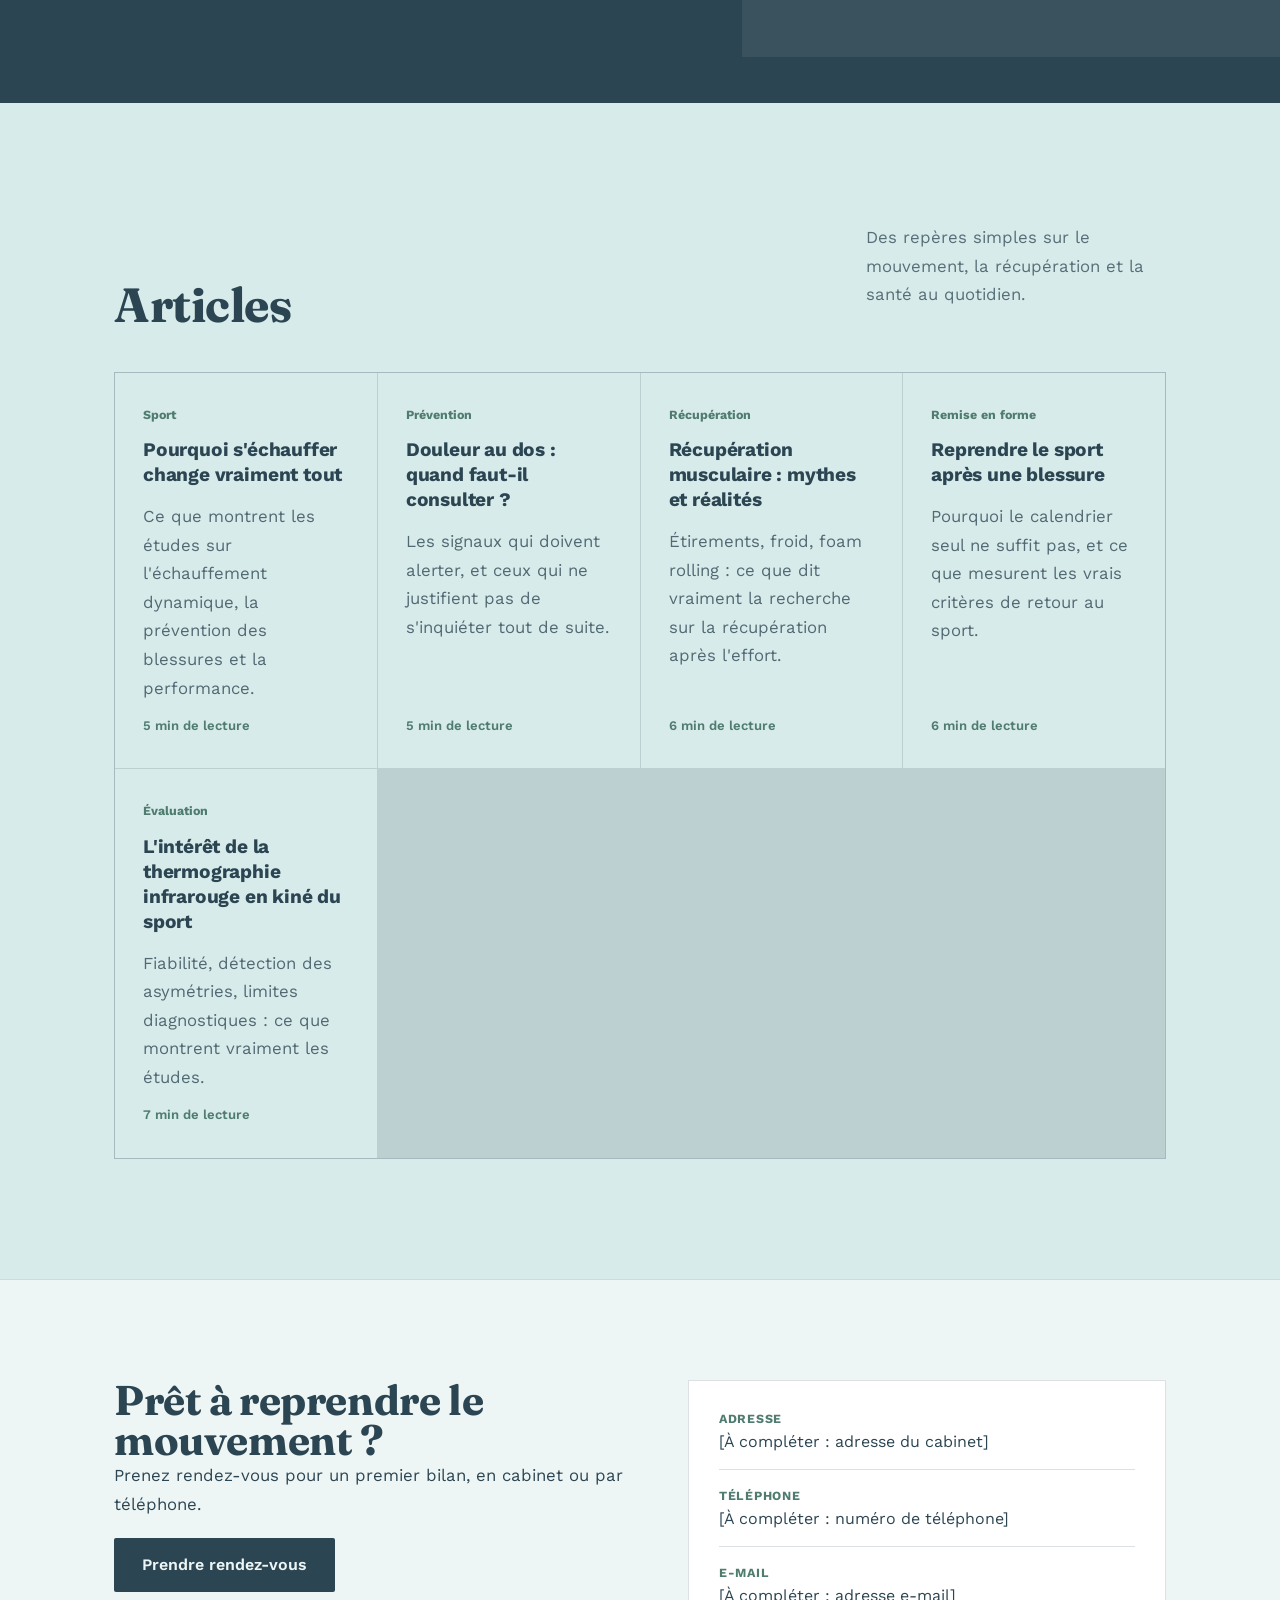
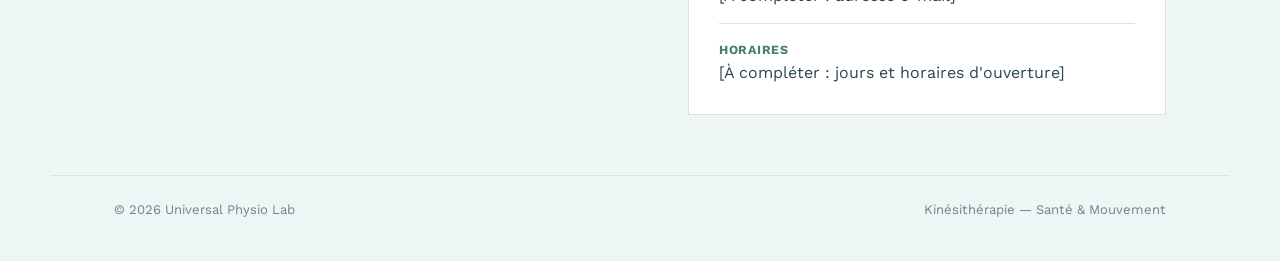
==== commit 3a118aa2: "Rename index (2).html to index.html" ====
--- a/index.html
+++ b/index.html
@@ -23,7 +23,7 @@
       <li><a href="#articles">Articles</a></li>
       <li><a href="#contact">Contact</a></li>
     </ul>
-    <button class="nav-cta">Prendre rendez-vous</button>
+    <a class="nav-cta" href="mailto:camjouanidris@universalphysiolab.com?subject=Demande%20de%20rendez-vous&amp;body=Bonjour%2C%0D%0A%0D%0AJe%20souhaiterais%20prendre%20rendez-vous.%20Voici%20mes%20disponibilit%C3%A9s%20%3A%0D%0A">Prendre rendez-vous</a>
     <button class="nav-toggle" id="navToggle" aria-label="Ouvrir le menu" aria-expanded="false">
       <span></span><span></span><span></span>
     </button>
@@ -43,7 +43,7 @@
     </h1>
     <p class="hero-sub">Universal Physio Lab accompagne votre corps à chaque étape : du soin à la performance, de la prévention à la remise en forme.</p>
     <div class="hero-actions">
-      <button class="btn-primary">Prendre rendez-vous</button>
+      <a class="btn-primary" href="mailto:camjouanidris@universalphysiolab.com?subject=Demande%20de%20rendez-vous&amp;body=Bonjour%2C%0D%0A%0D%0AJe%20souhaiterais%20prendre%20rendez-vous.%20Voici%20mes%20disponibilit%C3%A9s%20%3A%0D%0A">Prendre rendez-vous</a>
       <a href="#accompagnement" class="link-inline">Découvrir nos missions</a>
     </div>
   </div>
@@ -166,10 +166,13 @@
     <div>
       <h2>Le cabinet</h2>
       <p>Universal Physio Lab, c'est un cabinet à taille humaine où chaque prise en charge commence par une écoute attentive et un bilan précis, avant tout protocole.</p>
-      <p>Des Masseurs-Kinésithérapeutes diplômés et prêts à mettre en oeuvre leurs compétences. Une approche complète du corps humain, un bilan détaillé et un suivi personnalisé adapté à vos objectifs</p>
+      <p>[À compléter : présentez ici votre parcours, vos spécialités et ce qui fait votre approche — quelques lignes suffisent, écrites à la première personne.]</p>
       <ul class="cabinet-credentials">
-        <li>IFMK Bordeaux 2021</li>
-        <li>Kinésithérapie du sportif, Thérapie Manuelle, Prévention et blessure en course à pied, Prévention et blessure chez le grimpeur</li>
+        <li>[Diplôme(s) et année d'obtention]</li>
+        <li>[Spécialisation(s) — ex. traumatologie sportive]</li>
+        <li>[Membre de / formation continue]</li>
+      </ul>
+      <p class="note">Remplacez ces informations par votre parcours réel avant mise en ligne.</p>
     </div>
     <div class="cabinet-art">
       <div class="cabinet-badge">
@@ -224,14 +227,14 @@
   <div class="wrap contact-grid">
     <div>
       <h2>Prêt à reprendre le mouvement ?</h2>
-      <p>Prenez rendez-vous pour un premier bilan, en téléconsultation et bientôt au cabinet.</p>
-      <button class="btn-primary">Prendre rendez-vous</button>
+      <p>Prenez rendez-vous pour un premier bilan, en cabinet ou par téléphone.</p>
+      <a class="btn-primary" href="mailto:camjouanidris@universalphysiolab.com?subject=Demande%20de%20rendez-vous&amp;body=Bonjour%2C%0D%0A%0D%0AJe%20souhaiterais%20prendre%20rendez-vous.%20Voici%20mes%20disponibilit%C3%A9s%20%3A%0D%0A">Prendre rendez-vous</a>
     </div>
     <ul class="contact-info">
-      <li><b>Adresse</b>Bientôt</li>
-      <li><b>Téléphone</b>Bientôt</li>
-      <li><b>E-mail</b>camjouanidris@universalphysiolab.com</li>
-      <li><b>Horaires</b>Lun-Sam 9h-20h</li>
+      <li><b>Adresse</b>[À compléter : adresse du cabinet]</li>
+      <li><b>Téléphone</b>[À compléter : numéro de téléphone]</li>
+      <li><b>E-mail</b>[À compléter : adresse e-mail]</li>
+      <li><b>Horaires</b>[À compléter : jours et horaires d'ouverture]</li>
     </ul>
   </div>
   <div class="wrap footer-bottom">
--- a/style.css
+++ b/style.css
@@ -89,6 +89,8 @@
     font-size:0.9rem;
     font-weight:600;
     cursor:pointer;
+    display:inline-block;
+    text-decoration:none;
     transition:background 0.2s ease;
   }
   .nav-cta:hover{background:var(--teal-dark);}
@@ -168,6 +170,8 @@
     font-weight:600;
     border-radius:2px;
     cursor:pointer;
+    display:inline-block;
+    text-decoration:none;
     transition:transform 0.2s ease, background 0.2s ease;
   }
   .btn-primary:hover{background:var(--teal-dark); transform:translateY(-2px);}
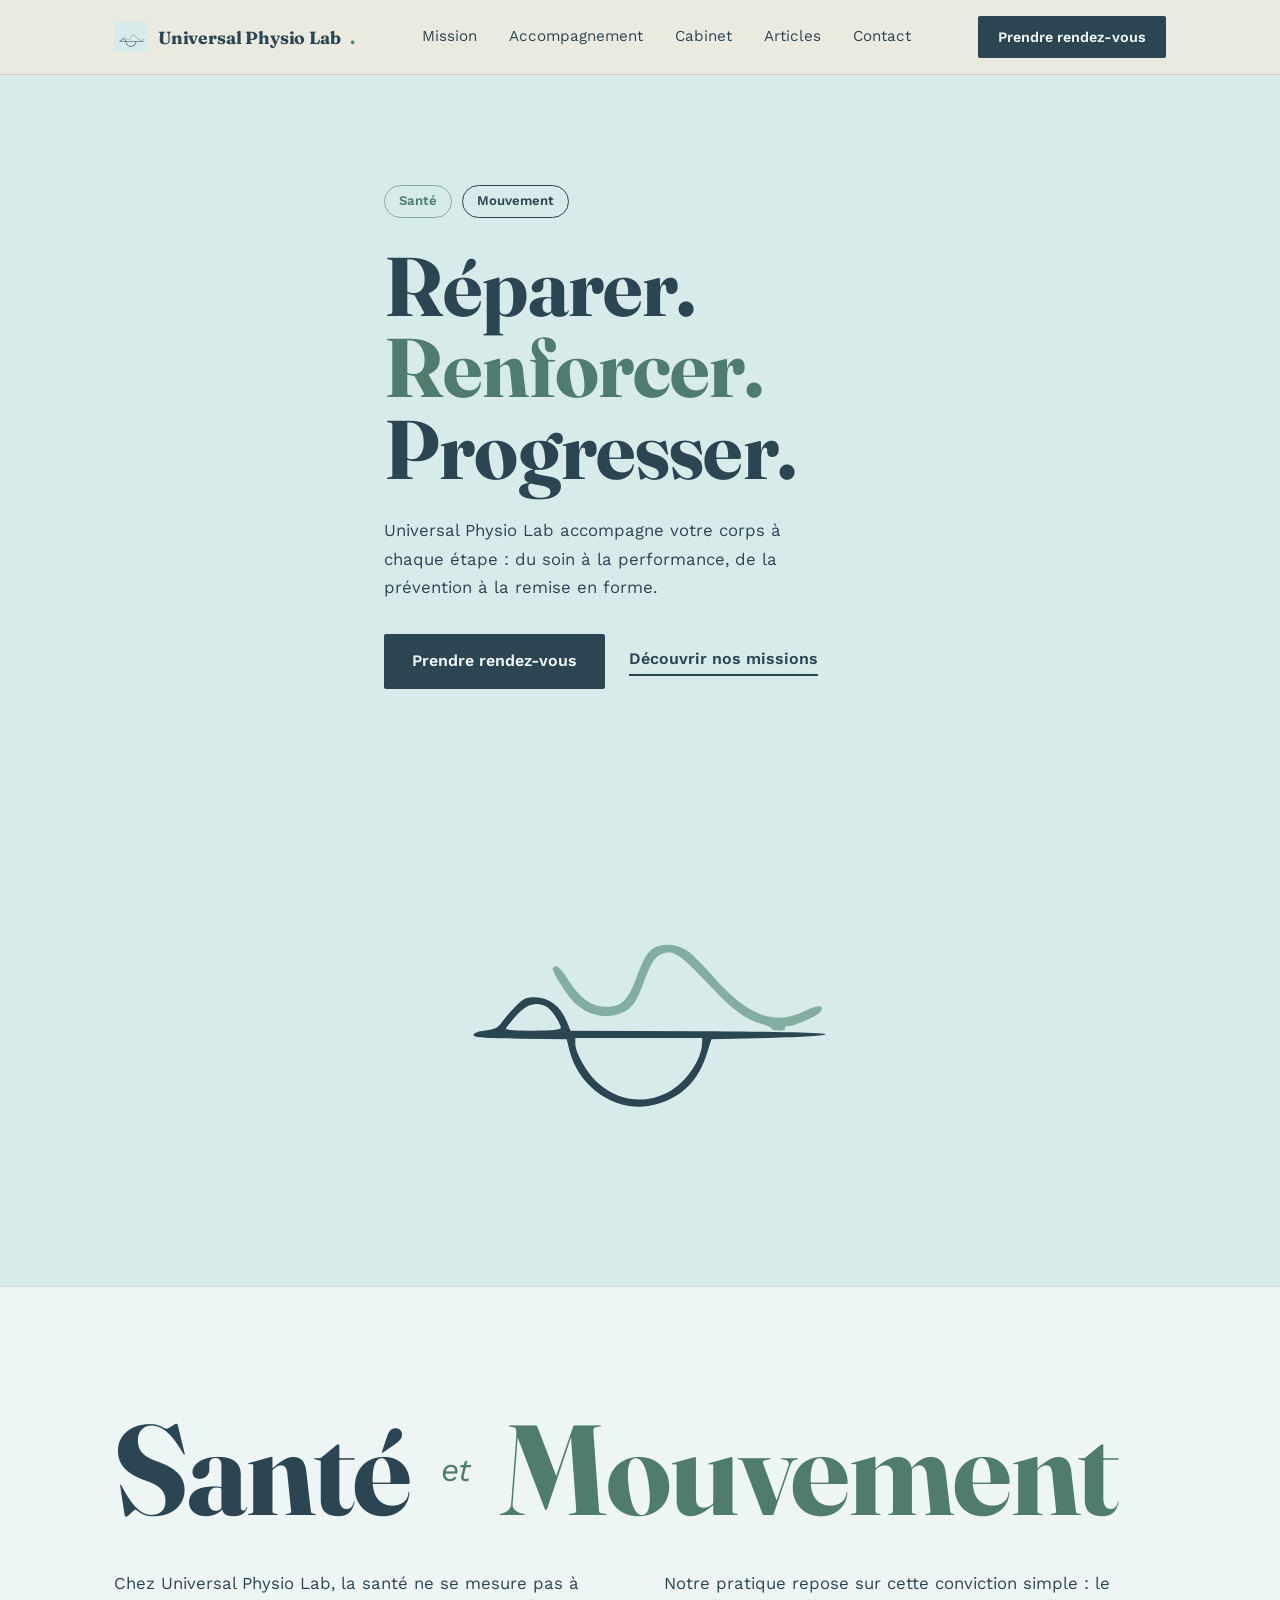
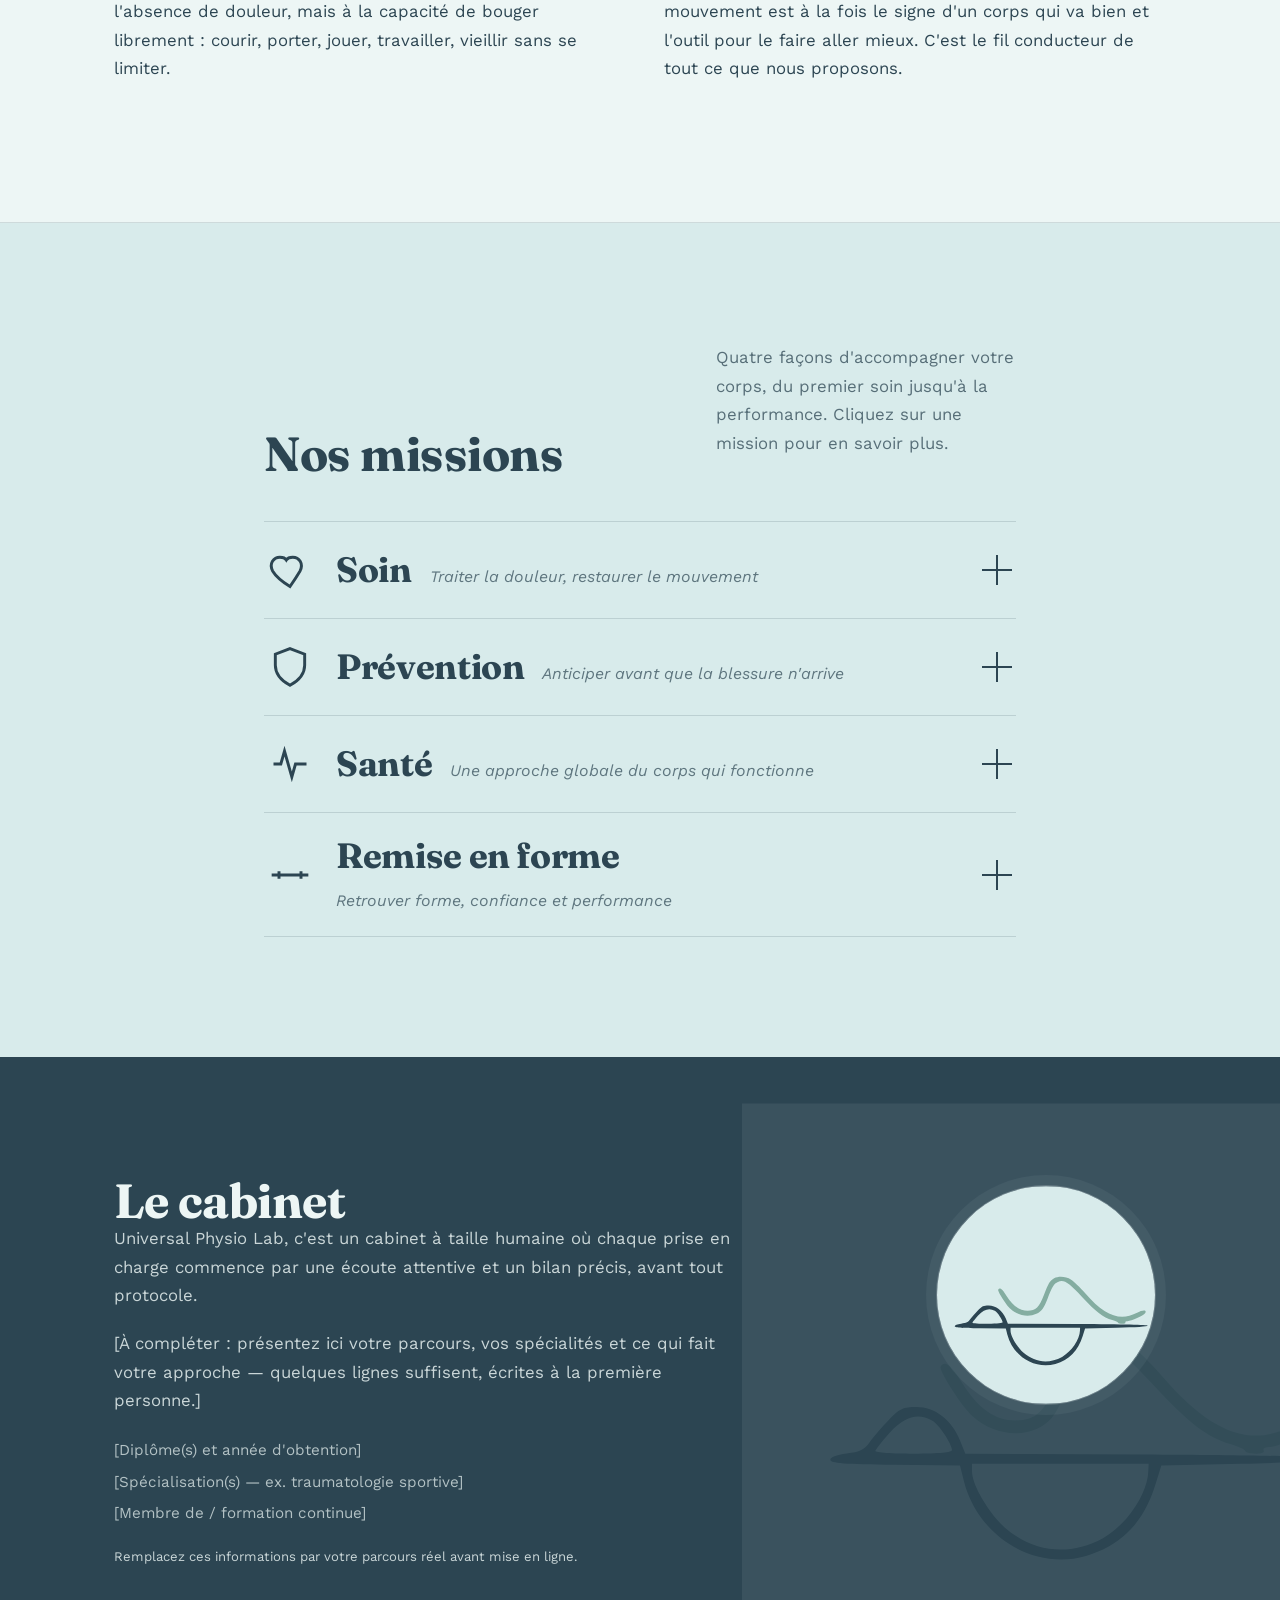
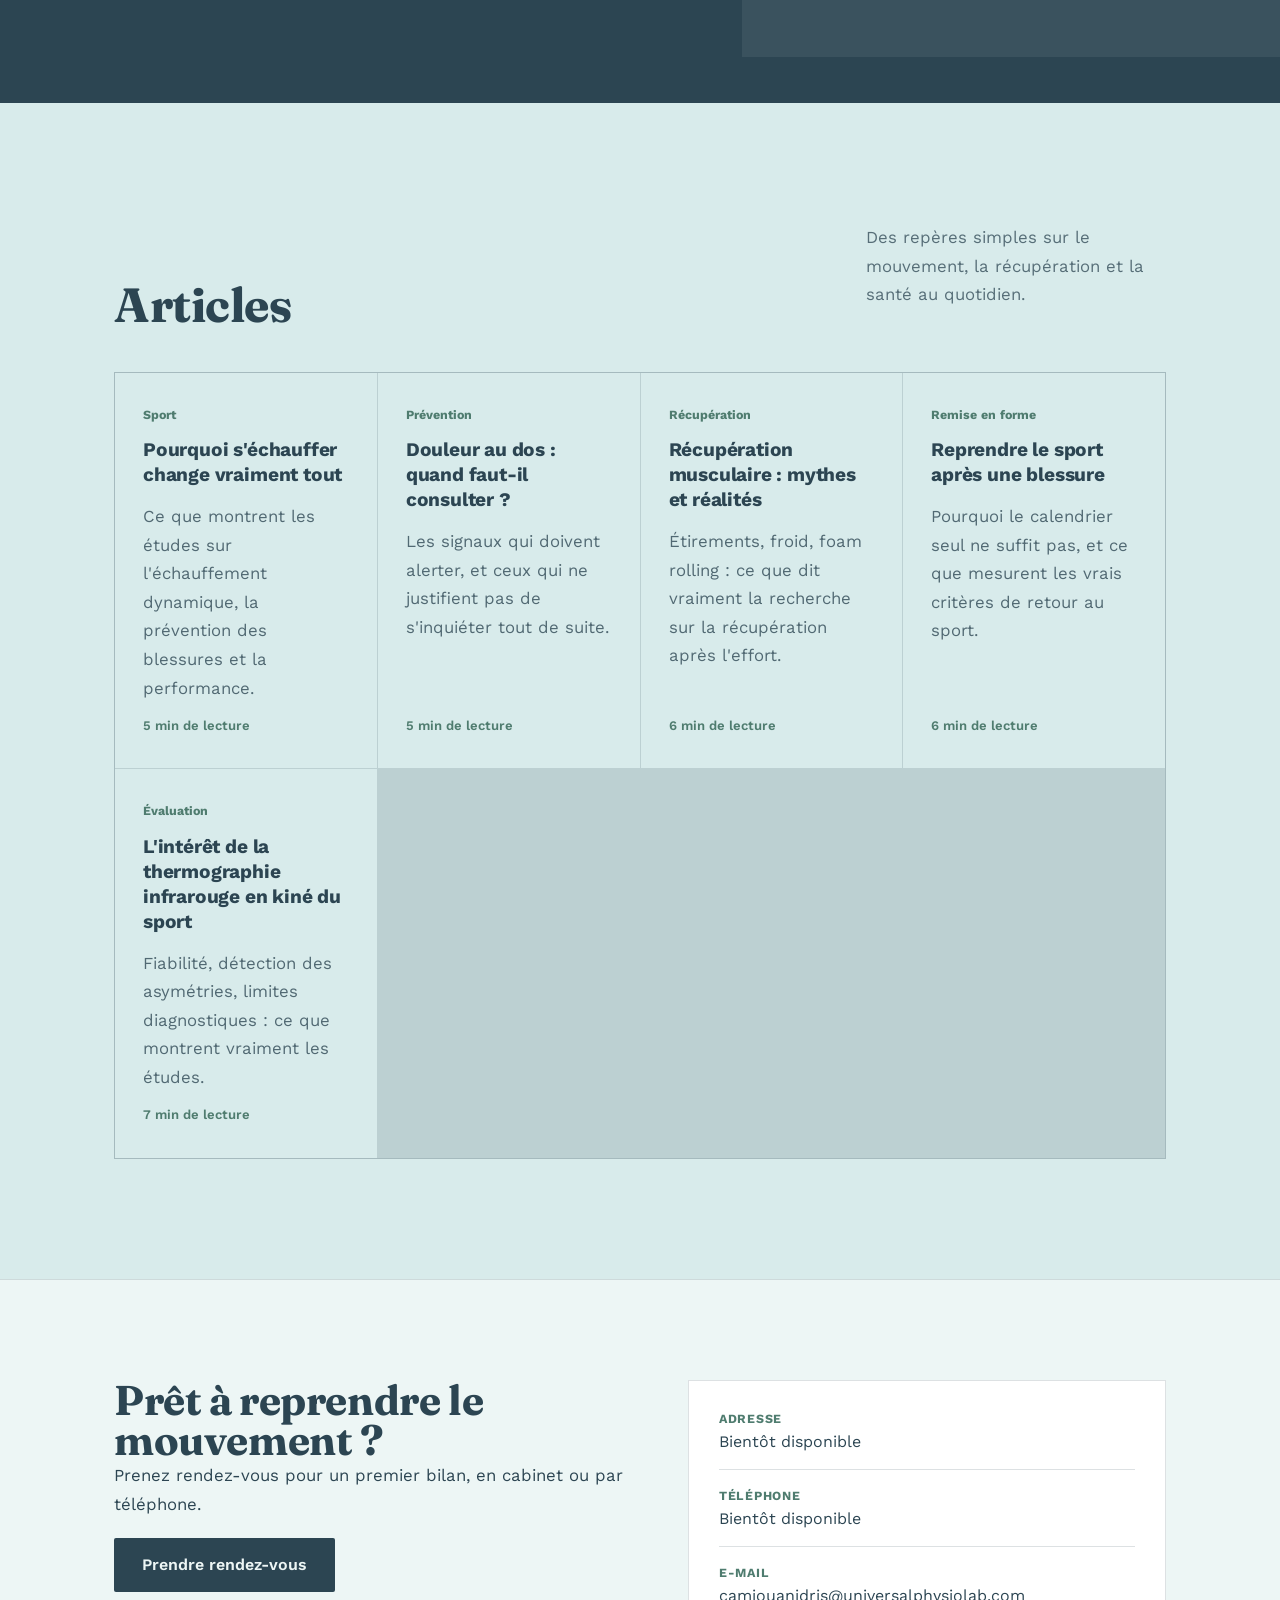
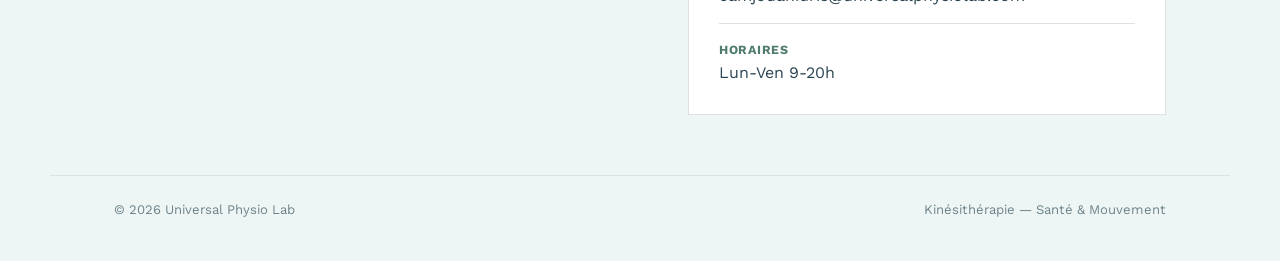
==== commit dc5e3415: "Replace placeholder contact info with actual details Updated contact information with specific detai" ====
--- a/index.html
+++ b/index.html
@@ -231,10 +231,10 @@
       <a class="btn-primary" href="mailto:camjouanidris@universalphysiolab.com?subject=Demande%20de%20rendez-vous&amp;body=Bonjour%2C%0D%0A%0D%0AJe%20souhaiterais%20prendre%20rendez-vous.%20Voici%20mes%20disponibilit%C3%A9s%20%3A%0D%0A">Prendre rendez-vous</a>
     </div>
     <ul class="contact-info">
-      <li><b>Adresse</b>[À compléter : adresse du cabinet]</li>
-      <li><b>Téléphone</b>[À compléter : numéro de téléphone]</li>
-      <li><b>E-mail</b>[À compléter : adresse e-mail]</li>
-      <li><b>Horaires</b>[À compléter : jours et horaires d'ouverture]</li>
+      <li><b>Adresse</b>Bientôt disponible</li>
+      <li><b>Téléphone</b>Bientôt disponible</li>
+      <li><b>E-mail</b>camjouanidris@universalphysiolab.com</li>
+      <li><b>Horaires</b>Lun-Ven 9-20h</li>
     </ul>
   </div>
   <div class="wrap footer-bottom">
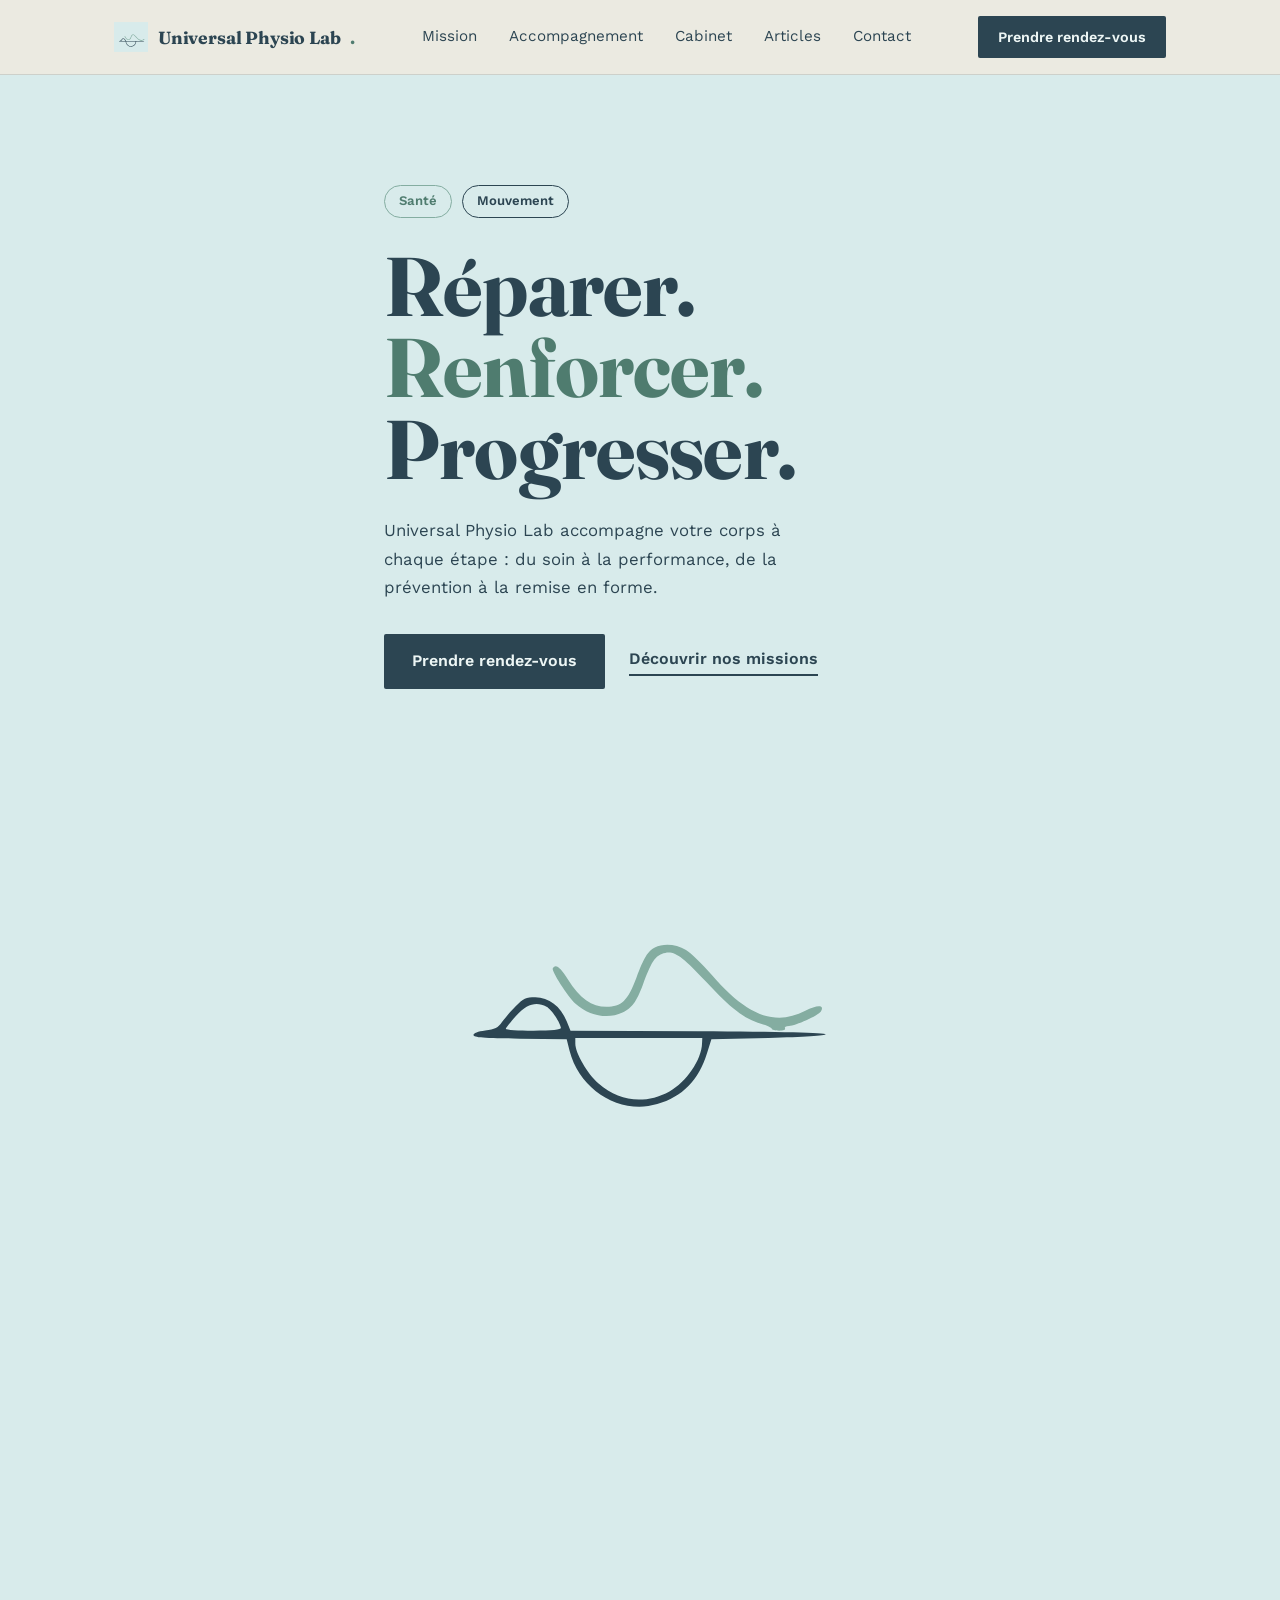
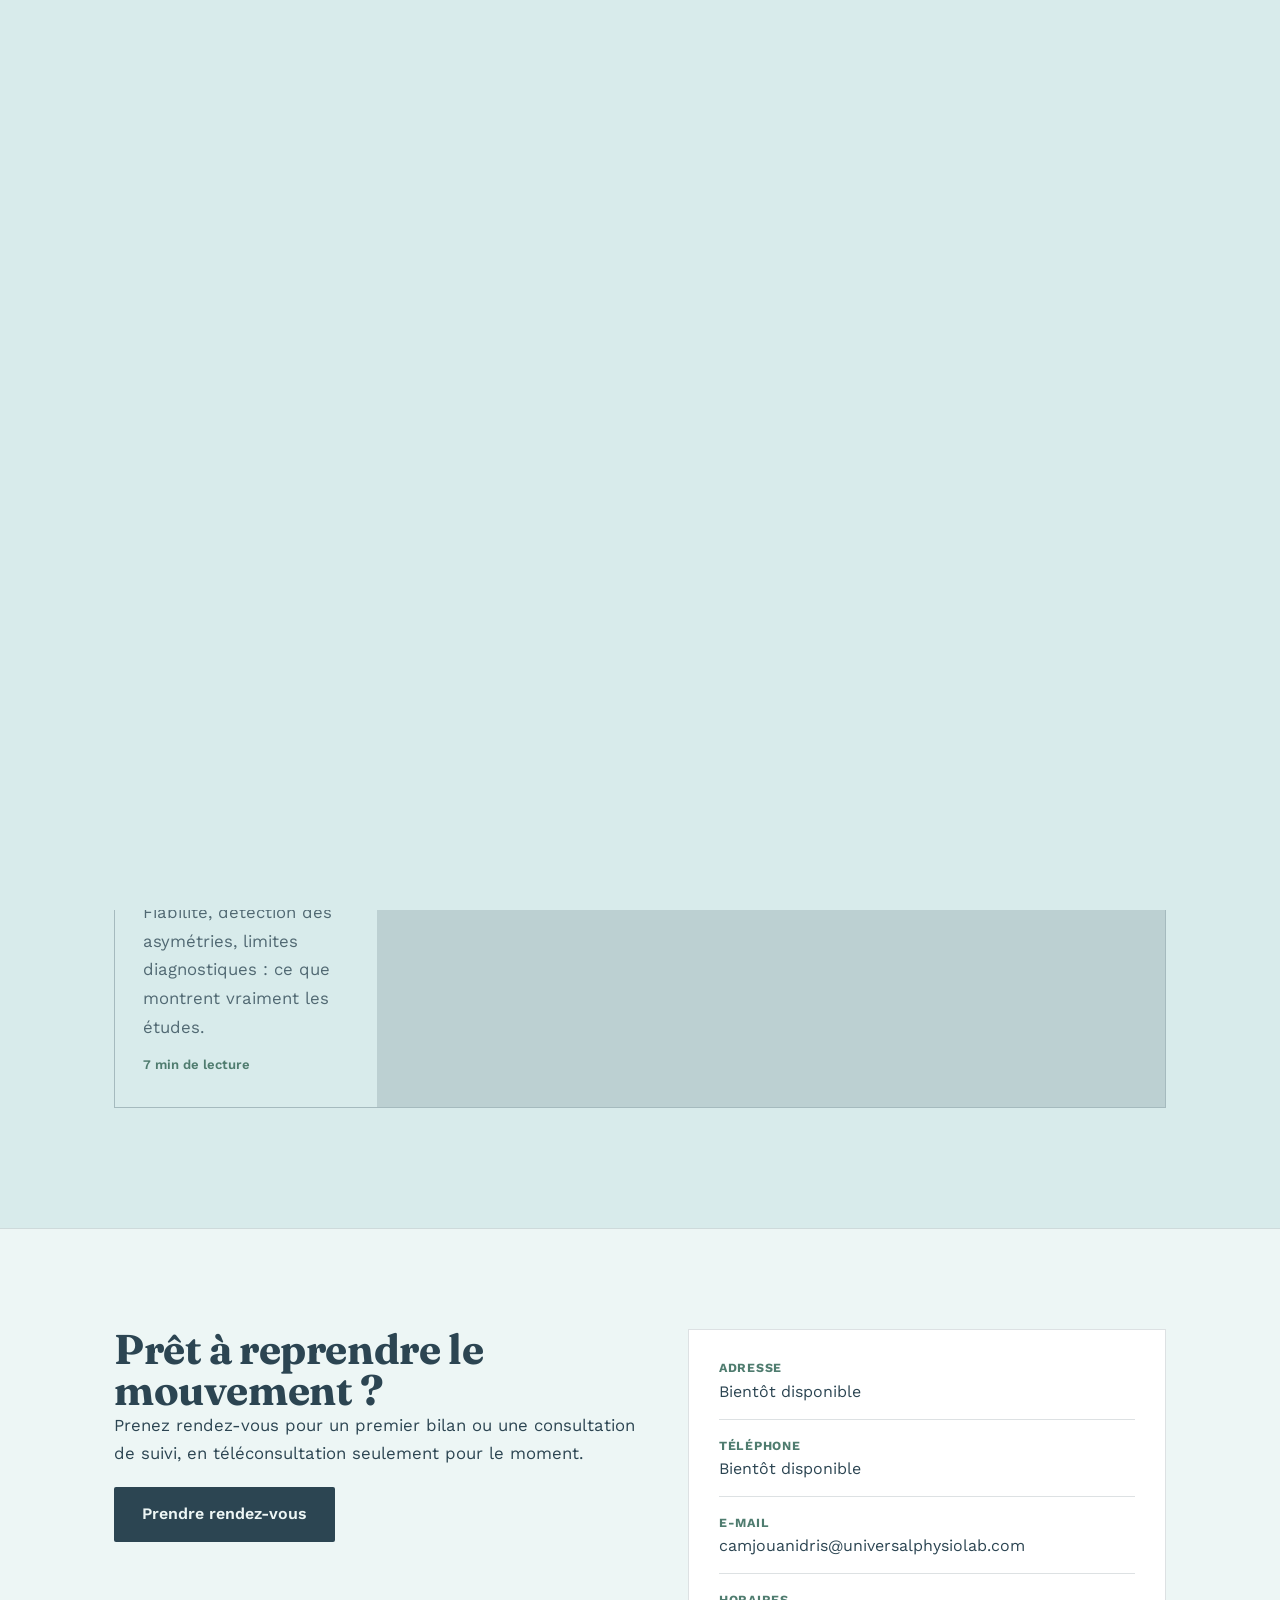
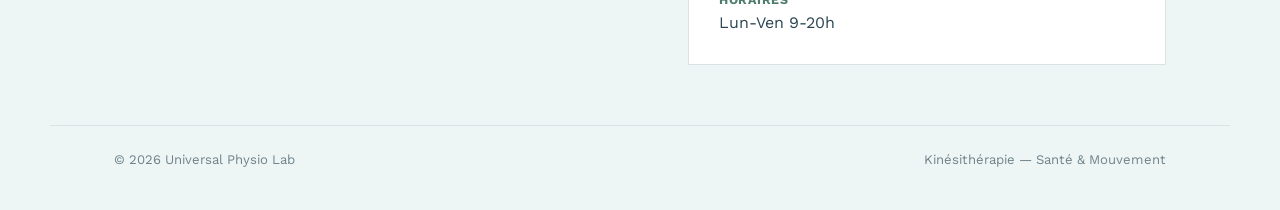
==== commit d92355b8: "Update cabinet description and contact information" ====
--- a/index.html
+++ b/index.html
@@ -166,13 +166,10 @@
     <div>
       <h2>Le cabinet</h2>
       <p>Universal Physio Lab, c'est un cabinet à taille humaine où chaque prise en charge commence par une écoute attentive et un bilan précis, avant tout protocole.</p>
-      <p>[À compléter : présentez ici votre parcours, vos spécialités et ce qui fait votre approche — quelques lignes suffisent, écrites à la première personne.]</p>
+      <p>Maximisez votre potentiel et accélérez votre retour sur le terrain grâce à l’expertise d’Universal Physio Lab, votre partenaire en kinésithérapie du sport et rééducation de haute précision.</p>
       <ul class="cabinet-credentials">
-        <li>[Diplôme(s) et année d'obtention]</li>
-        <li>[Spécialisation(s) — ex. traumatologie sportive]</li>
-        <li>[Membre de / formation continue]</li>
-      </ul>
-      <p class="note">Remplacez ces informations par votre parcours réel avant mise en ligne.</p>
+        <li>MKDE IFMK Bordeaux 2021</li>
+        <li>Thérapie Manuelle Orthopédique (TMO), Kinésithérapie du Sportif, Prévention et soins du coureur, Prévention et soins du grimpeur</li>
     </div>
     <div class="cabinet-art">
       <div class="cabinet-badge">
@@ -227,7 +224,7 @@
   <div class="wrap contact-grid">
     <div>
       <h2>Prêt à reprendre le mouvement ?</h2>
-      <p>Prenez rendez-vous pour un premier bilan, en cabinet ou par téléphone.</p>
+      <p>Prenez rendez-vous pour un premier bilan ou une consultation de suivi, en téléconsultation seulement pour le moment.</p>
       <a class="btn-primary" href="mailto:camjouanidris@universalphysiolab.com?subject=Demande%20de%20rendez-vous&amp;body=Bonjour%2C%0D%0A%0D%0AJe%20souhaiterais%20prendre%20rendez-vous.%20Voici%20mes%20disponibilit%C3%A9s%20%3A%0D%0A">Prendre rendez-vous</a>
     </div>
     <ul class="contact-info">
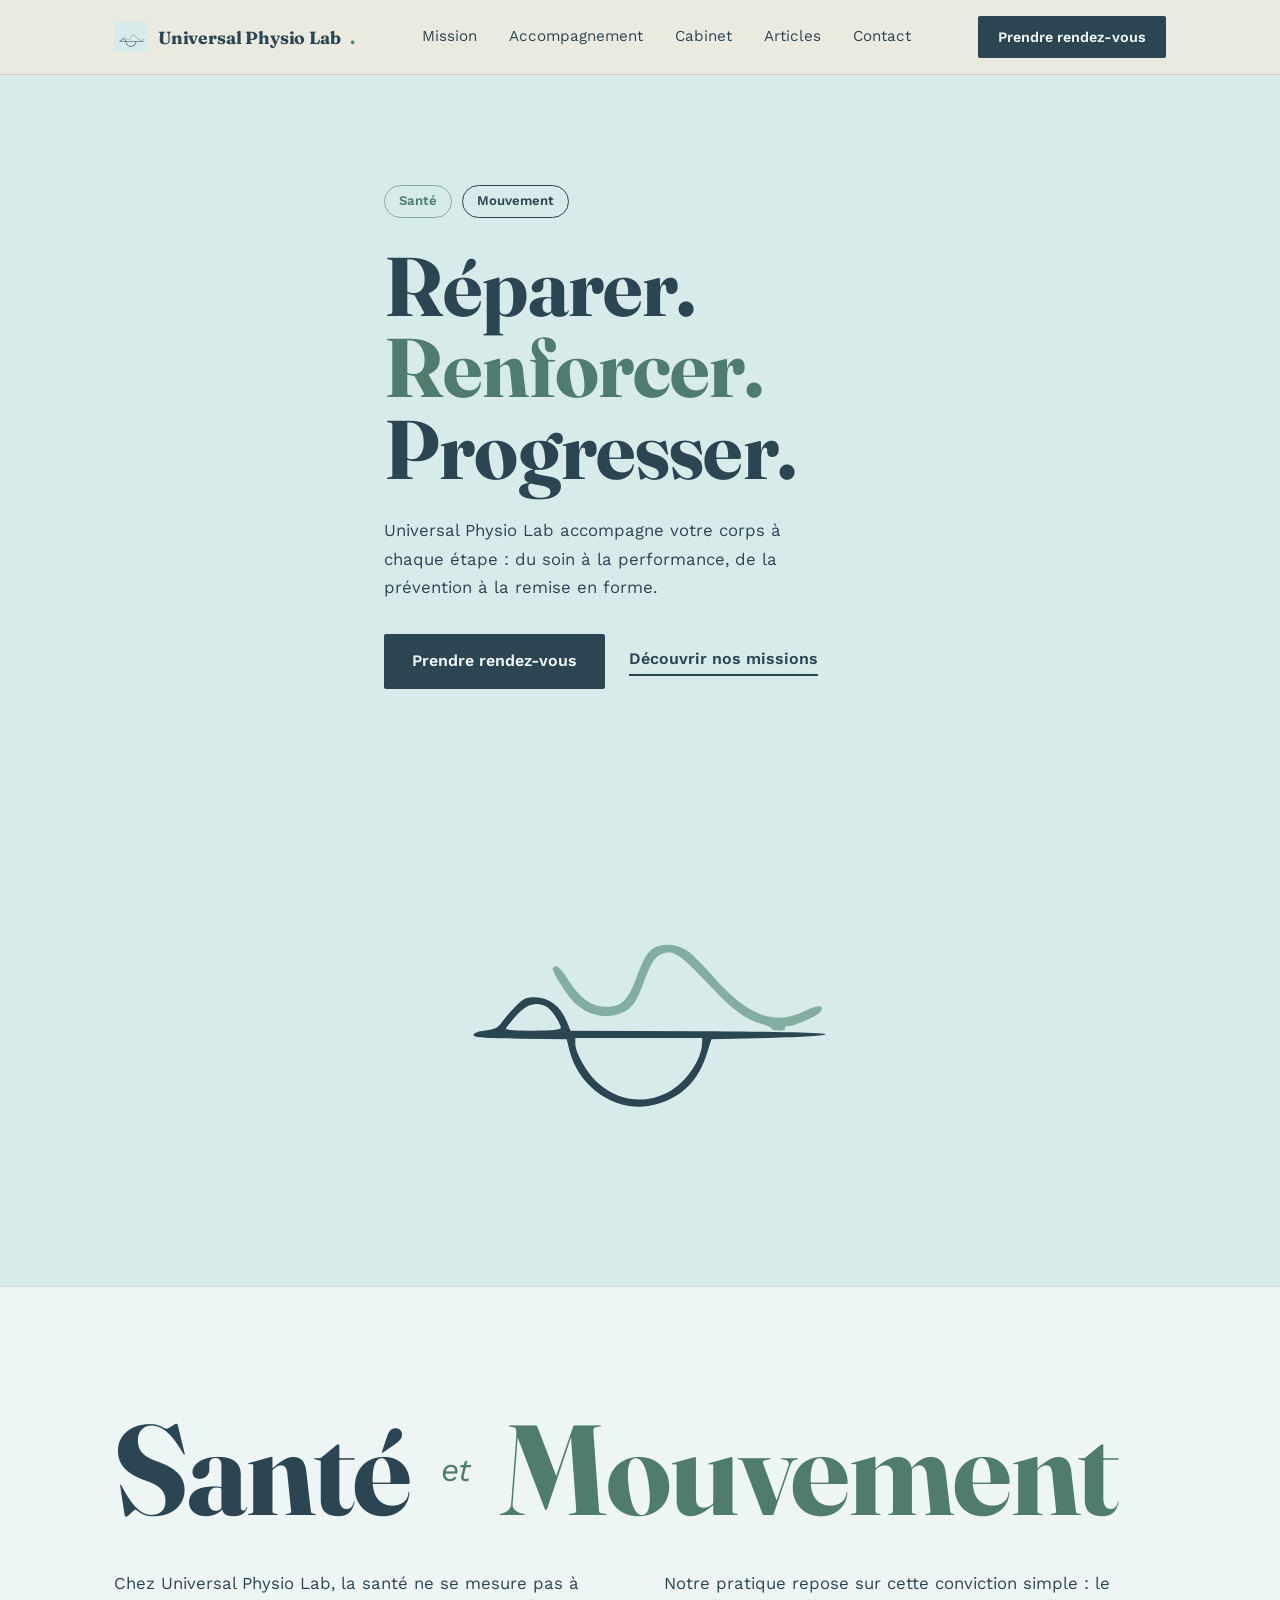
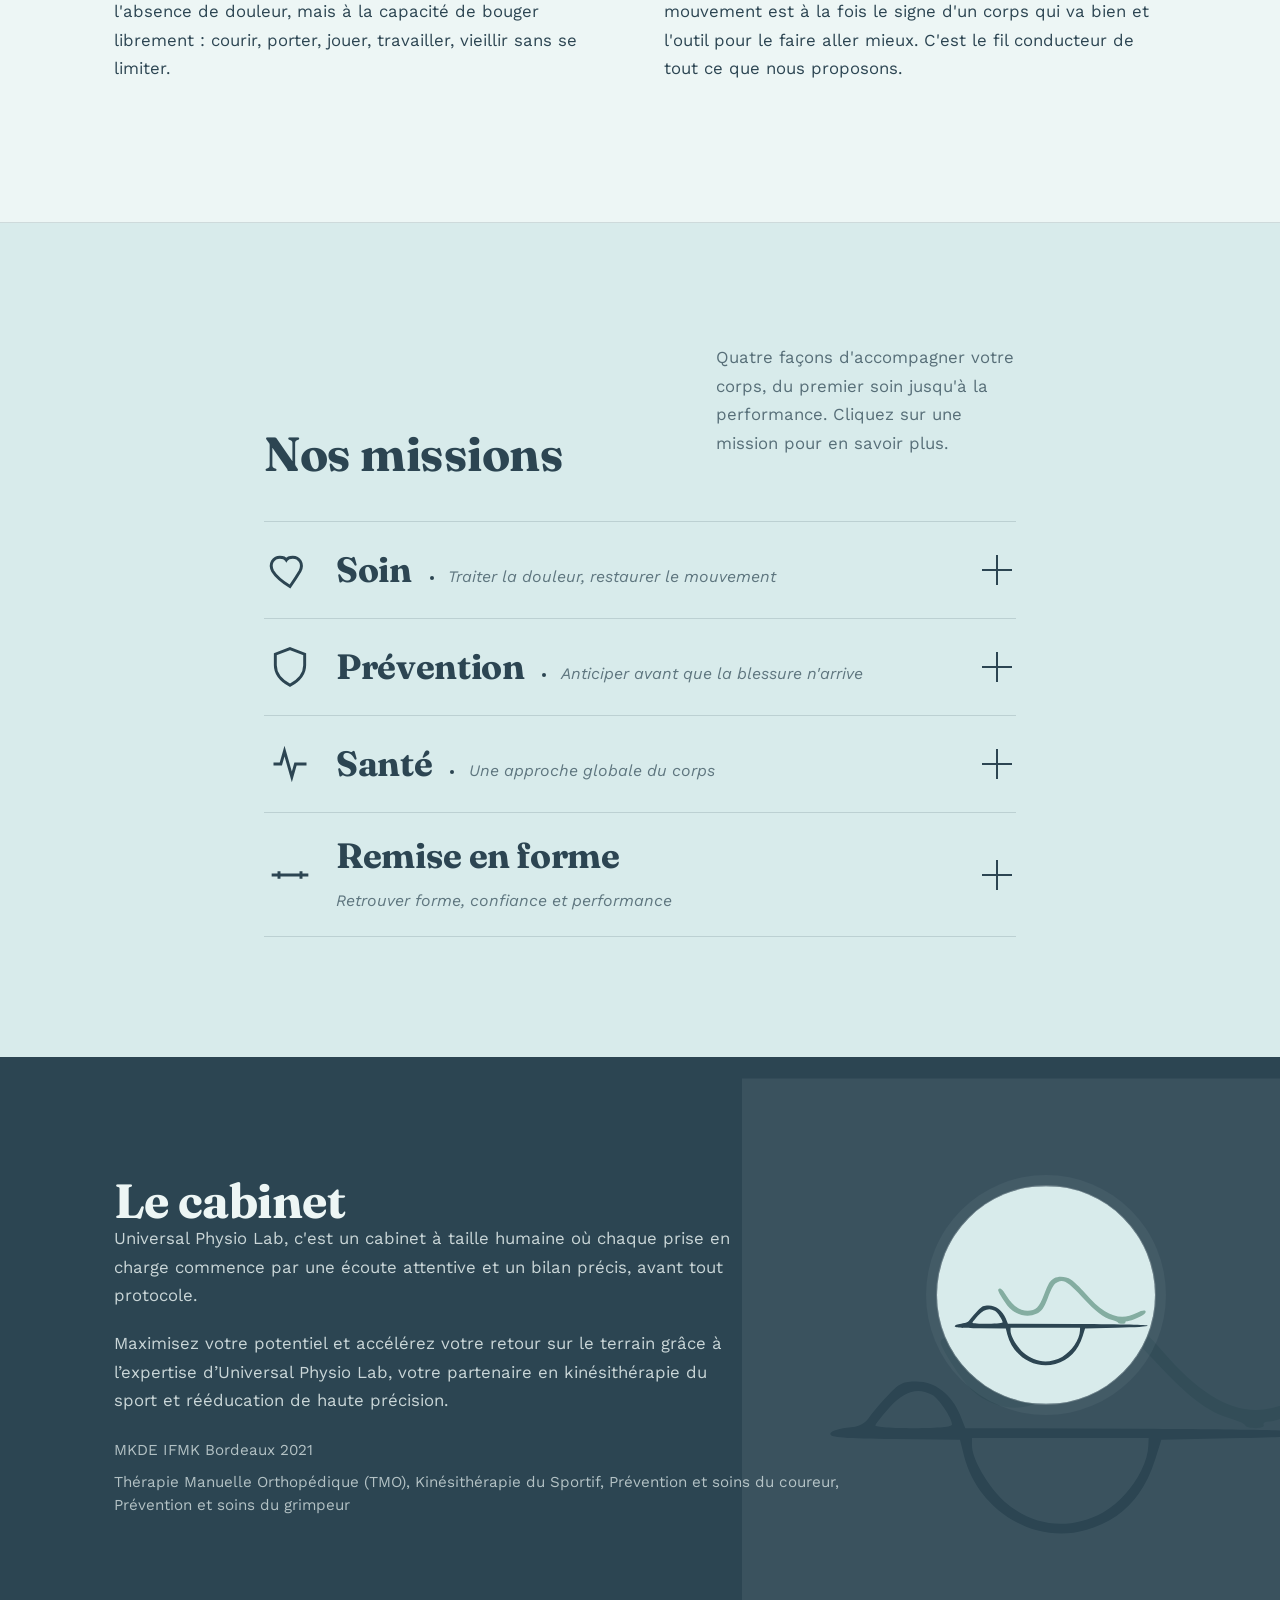
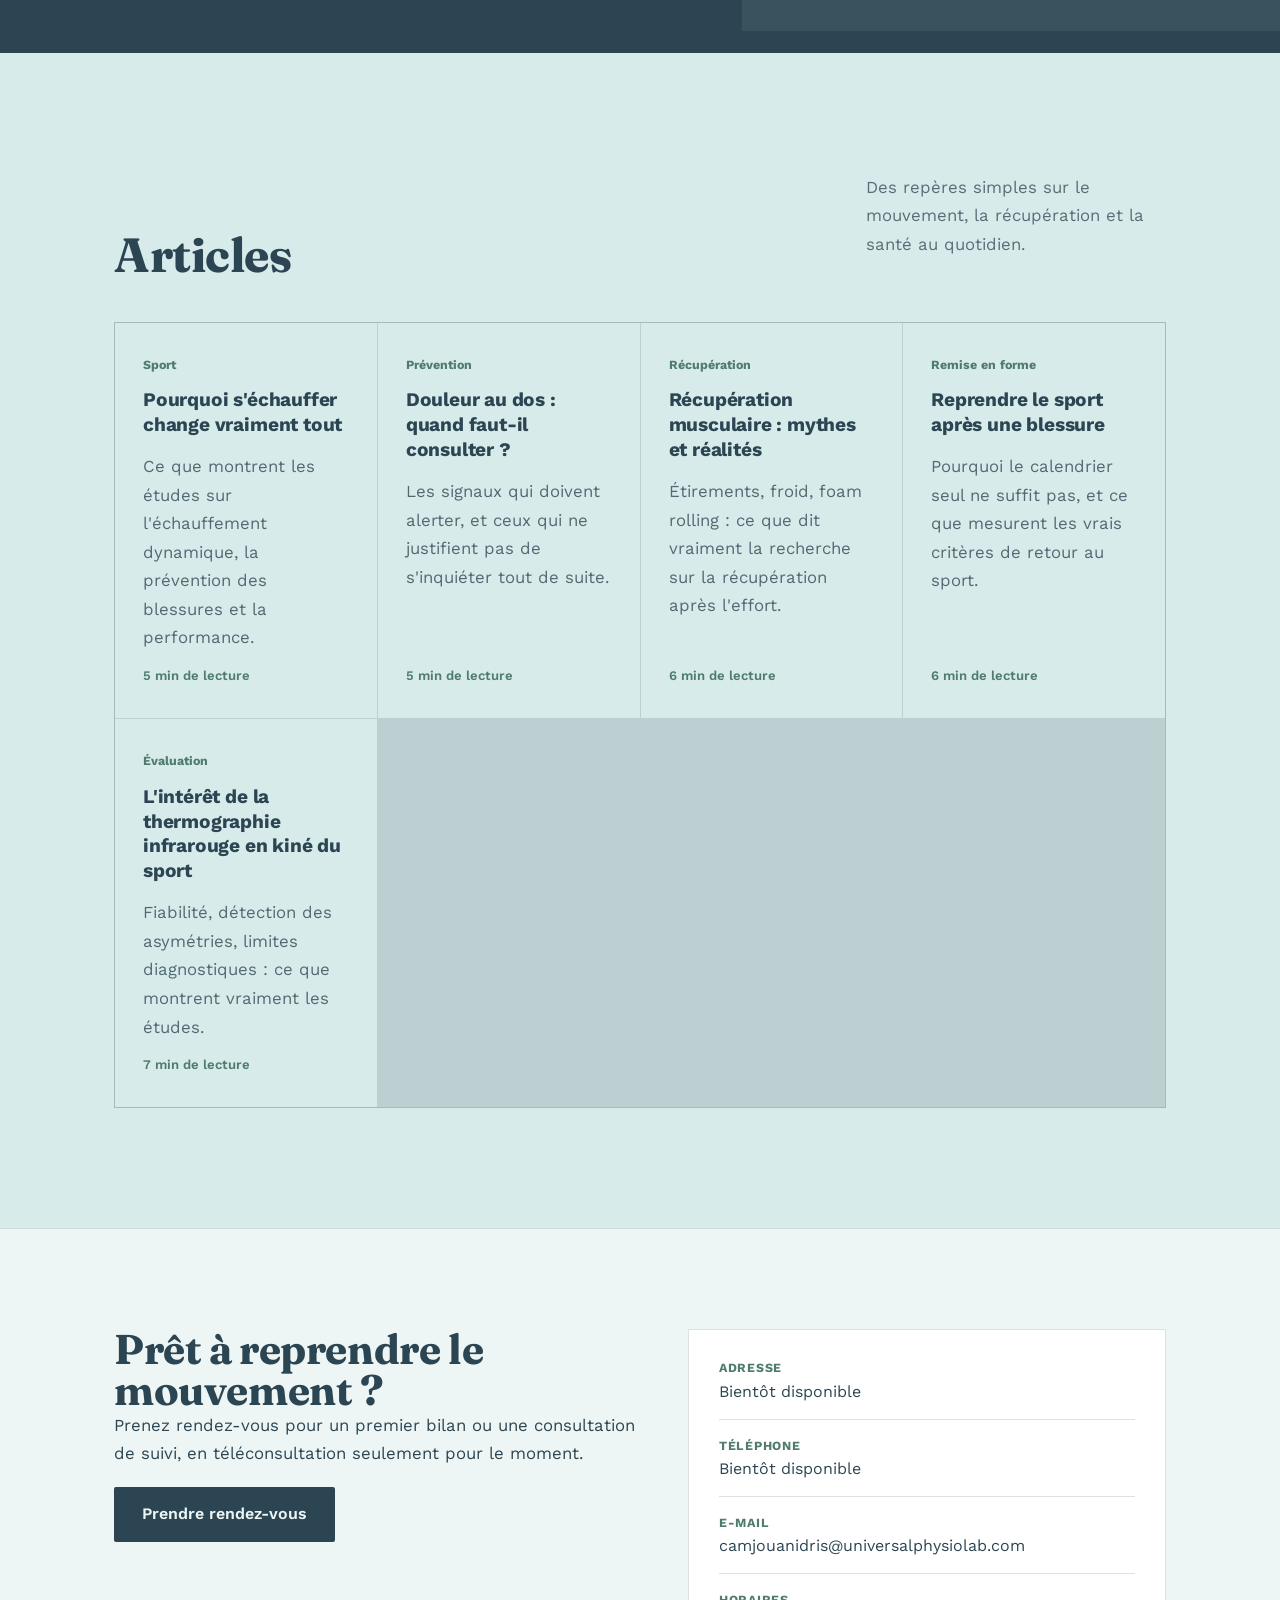
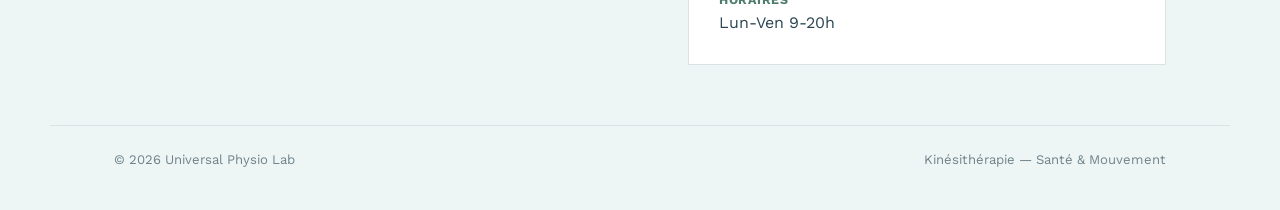
==== commit f1475831: "Wrap lane teaser texts in list items" ====
--- a/index.html
+++ b/index.html
@@ -78,7 +78,7 @@
         <span class="lane-icon"><svg viewBox="0 0 24 24" fill="none" stroke-width="1.6"><path d="M12 21s-7-4.35-9.5-8.5C.5 8.5 3 5 6.5 5c2 0 3.2 1 3.5 1.5.3-.5 1.5-1.5 3.5-1.5C17 5 19.5 8.5 17.5 12.5 15 16.65 12 21 12 21z"/></svg></span>
         <span class="lane-title">
           <h3>Soin</h3>
-          <span class="lane-teaser">Traiter la douleur, restaurer le mouvement</span>
+          <li><span class="lane-teaser">Traiter la douleur, restaurer le mouvement</span></li>
         </span>
         <span class="lane-plus"></span>
       </button>
@@ -99,7 +99,7 @@
         <span class="lane-icon"><svg viewBox="0 0 24 24" fill="none" stroke-width="1.6"><path d="M12 2l8 3v6c0 5-3.5 8.5-8 11-4.5-2.5-8-6-8-11V5l8-3z"/></svg></span>
         <span class="lane-title">
           <h3>Prévention</h3>
-          <span class="lane-teaser">Anticiper avant que la blessure n'arrive</span>
+          <li><span class="lane-teaser">Anticiper avant que la blessure n'arrive</span></li>
         </span>
         <span class="lane-plus"></span>
       </button>
@@ -120,7 +120,7 @@
         <span class="lane-icon"><svg viewBox="0 0 24 24" fill="none" stroke-width="1.6"><path d="M3 12h4l2-7 4 14 2-7h6"/></svg></span>
         <span class="lane-title">
           <h3>Santé</h3>
-          <span class="lane-teaser">Une approche globale du corps qui fonctionne</span>
+          <li><span class="lane-teaser">Une approche globale du corps</span></li>
         </span>
         <span class="lane-plus"></span>
       </button>
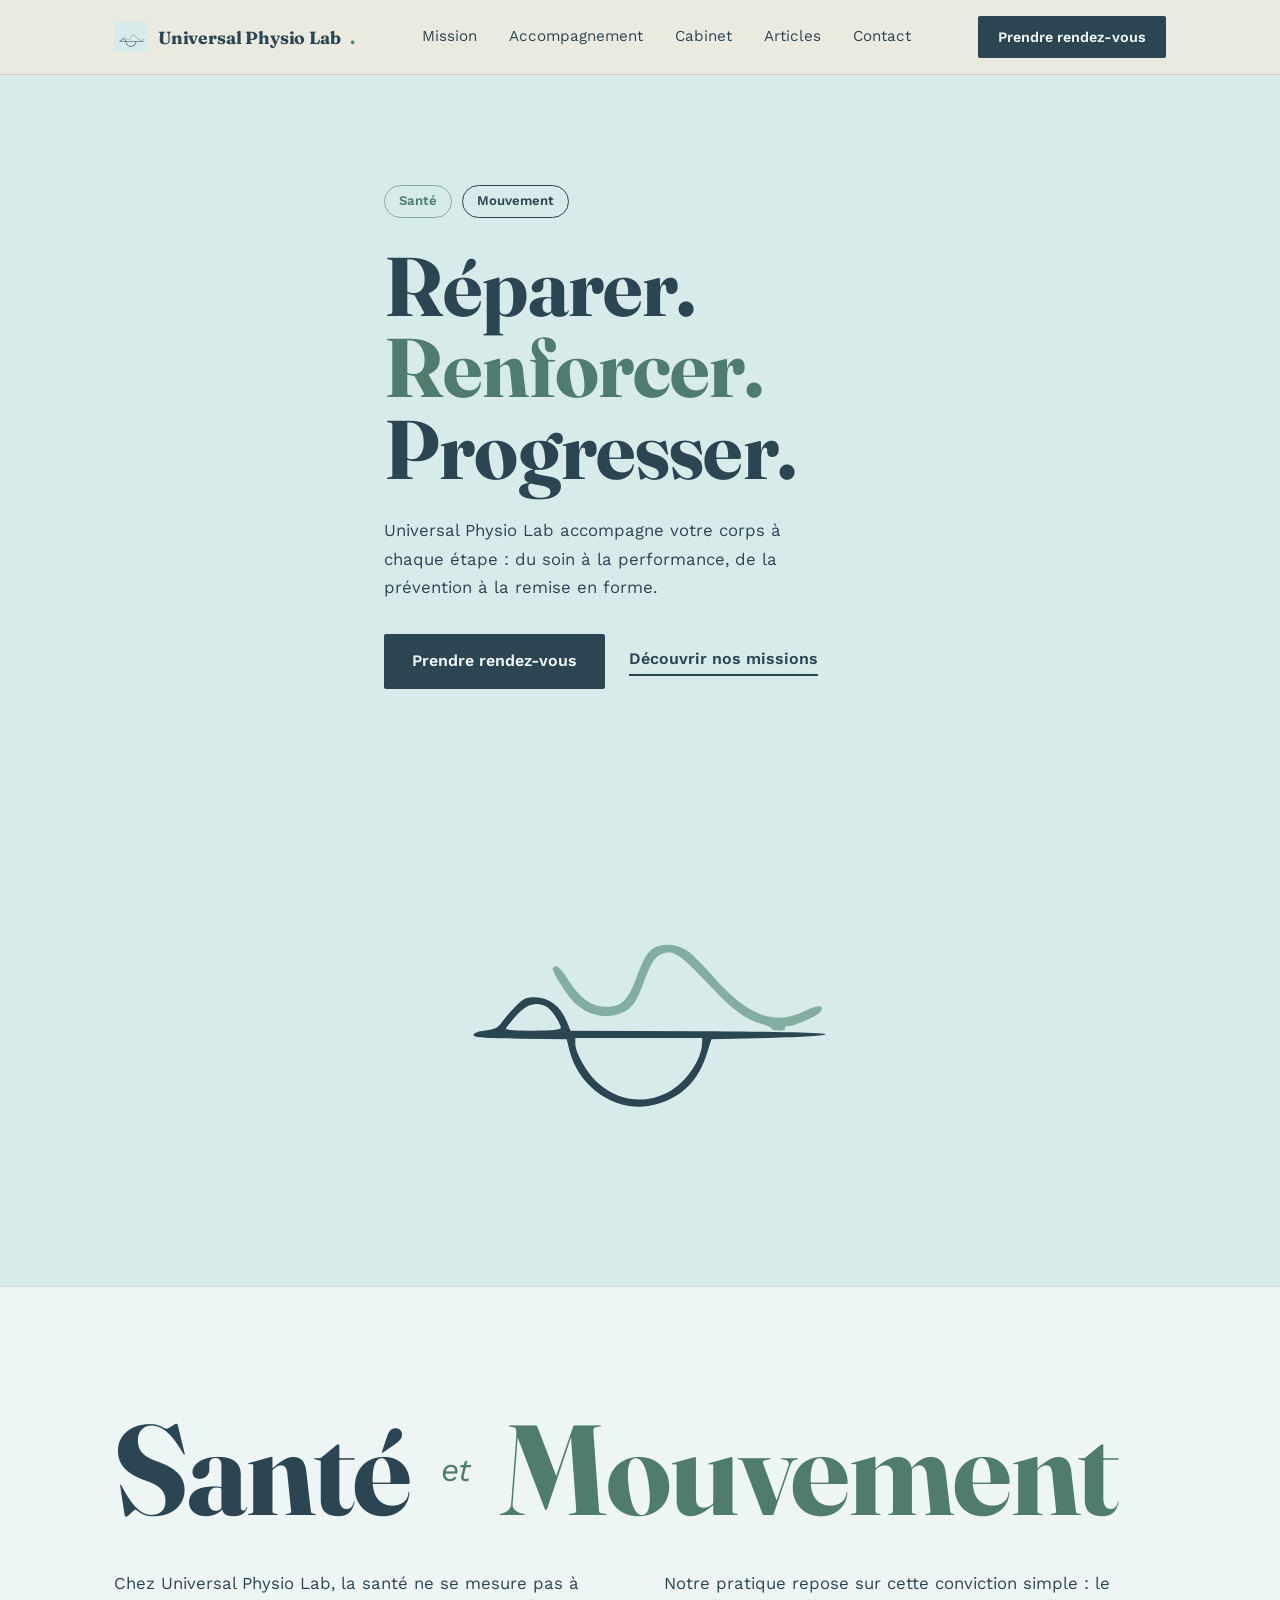
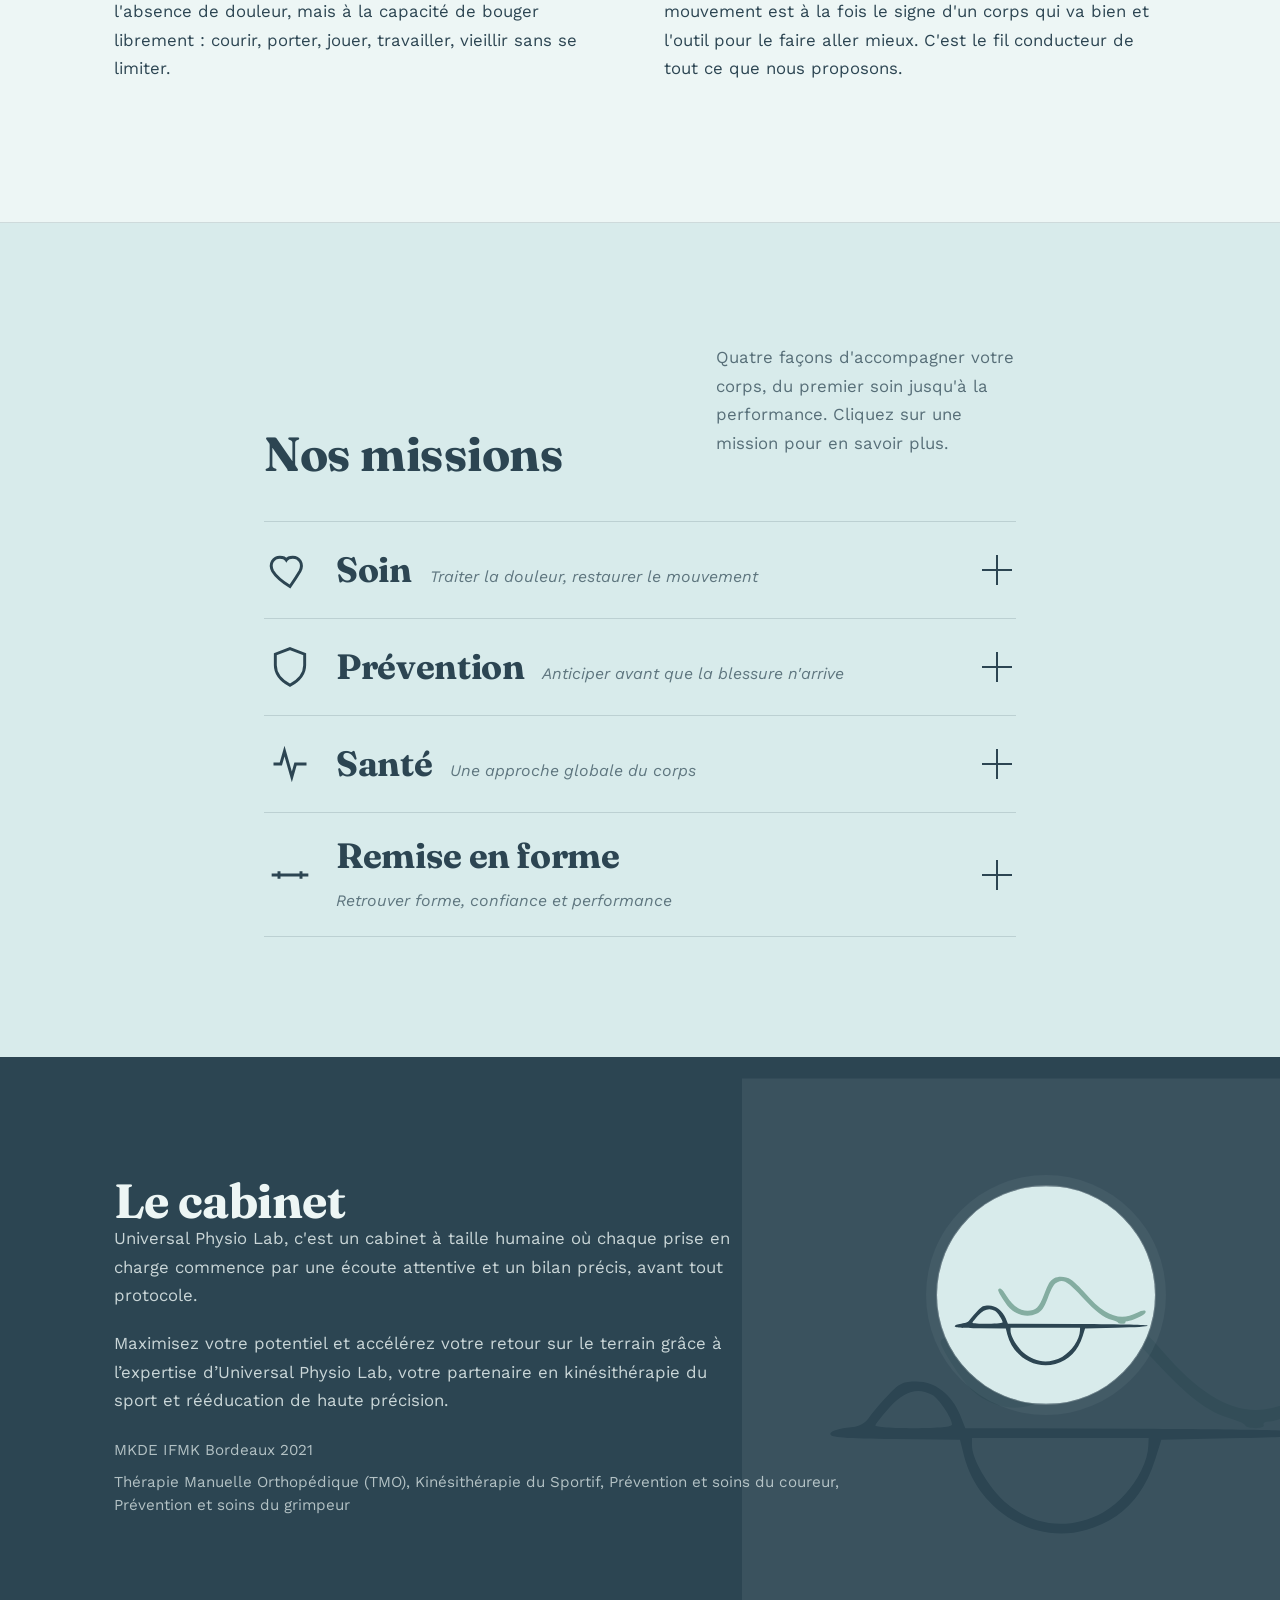
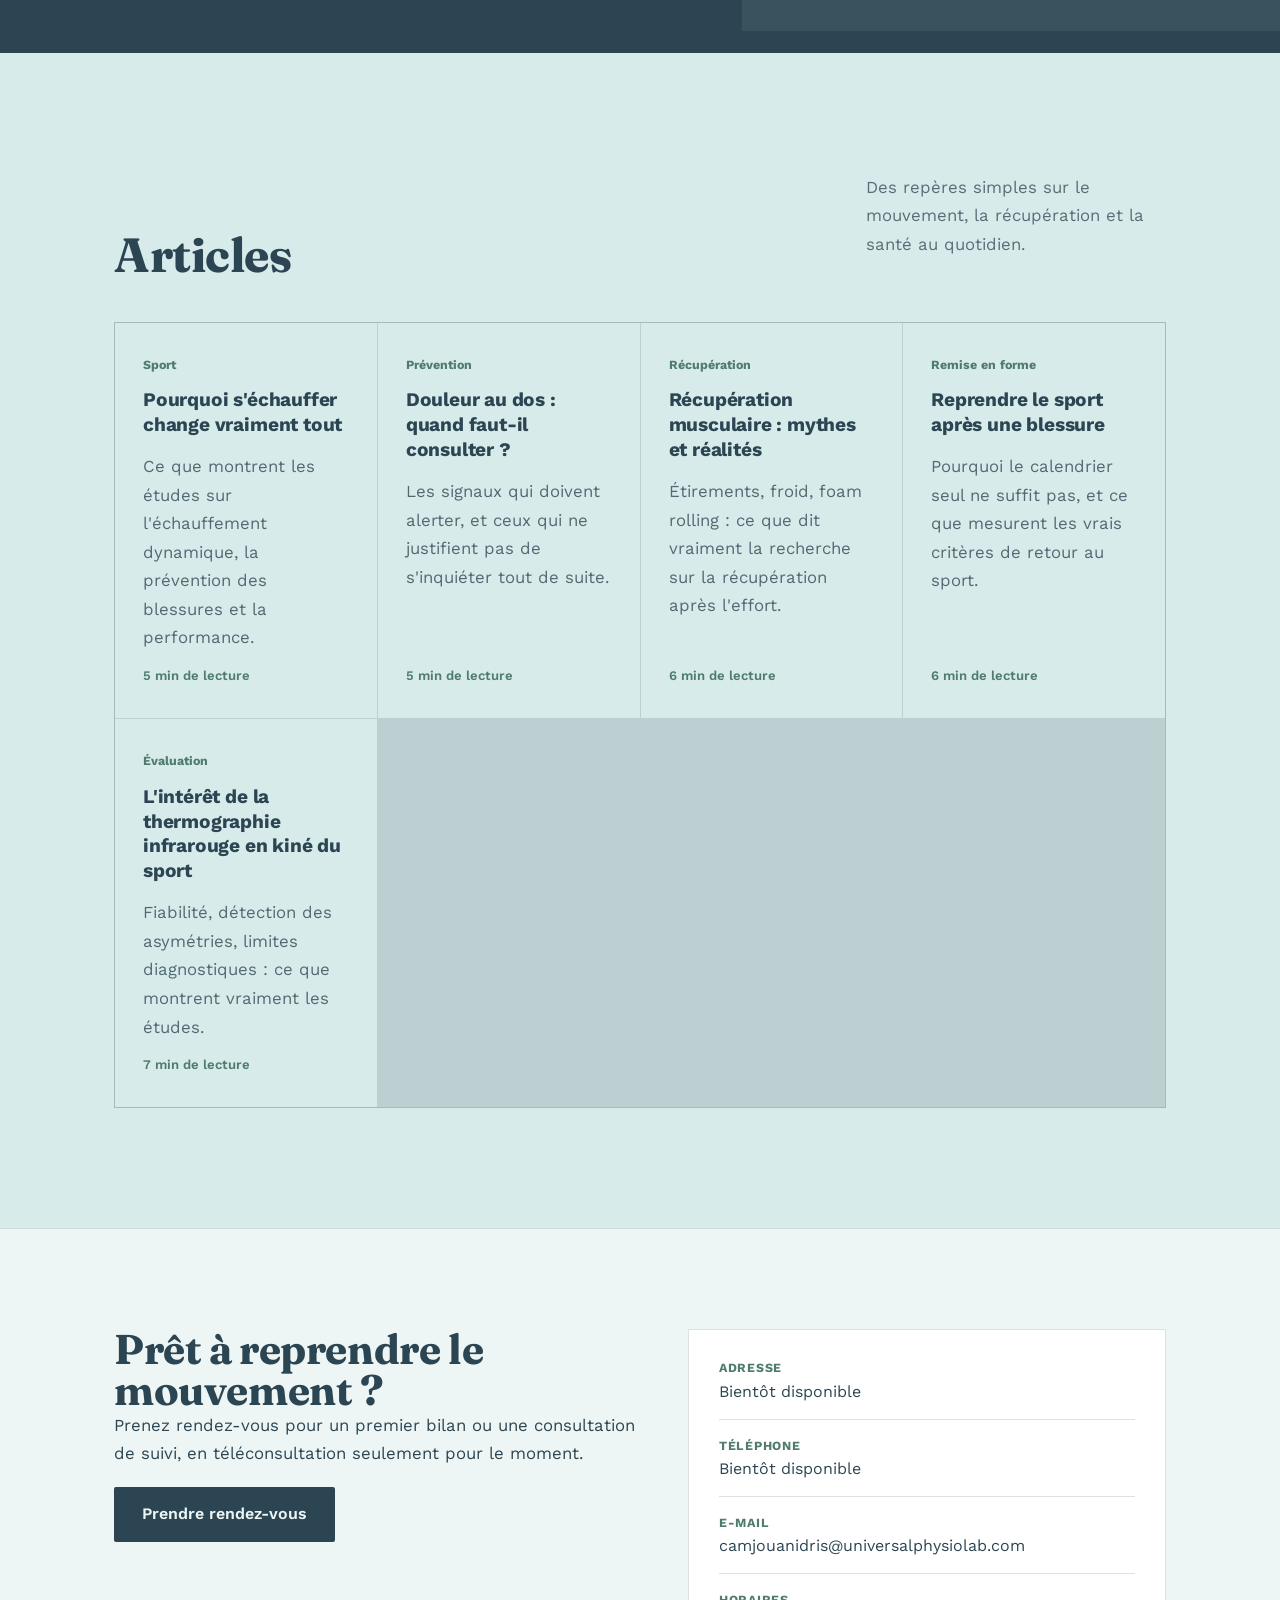
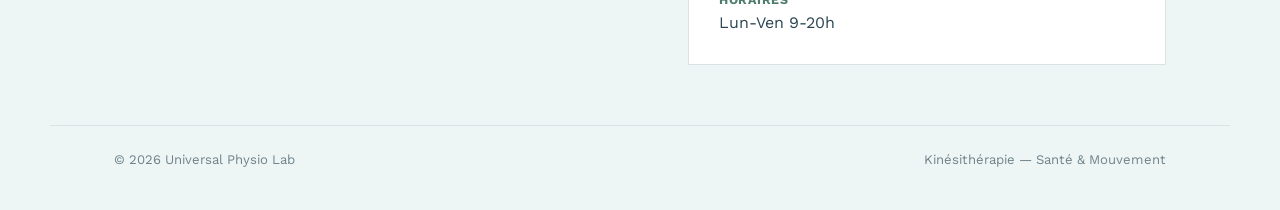
==== commit 619fa1b0: "Fix HTML structure by removing unnecessary list tags" ====
--- a/index.html
+++ b/index.html
@@ -78,7 +78,7 @@
         <span class="lane-icon"><svg viewBox="0 0 24 24" fill="none" stroke-width="1.6"><path d="M12 21s-7-4.35-9.5-8.5C.5 8.5 3 5 6.5 5c2 0 3.2 1 3.5 1.5.3-.5 1.5-1.5 3.5-1.5C17 5 19.5 8.5 17.5 12.5 15 16.65 12 21 12 21z"/></svg></span>
         <span class="lane-title">
           <h3>Soin</h3>
-          <li><span class="lane-teaser">Traiter la douleur, restaurer le mouvement</span></li>
+          <span class="lane-teaser">Traiter la douleur, restaurer le mouvement</span>
         </span>
         <span class="lane-plus"></span>
       </button>
@@ -99,7 +99,7 @@
         <span class="lane-icon"><svg viewBox="0 0 24 24" fill="none" stroke-width="1.6"><path d="M12 2l8 3v6c0 5-3.5 8.5-8 11-4.5-2.5-8-6-8-11V5l8-3z"/></svg></span>
         <span class="lane-title">
           <h3>Prévention</h3>
-          <li><span class="lane-teaser">Anticiper avant que la blessure n'arrive</span></li>
+          <span class="lane-teaser">Anticiper avant que la blessure n'arrive</span>
         </span>
         <span class="lane-plus"></span>
       </button>
@@ -120,7 +120,7 @@
         <span class="lane-icon"><svg viewBox="0 0 24 24" fill="none" stroke-width="1.6"><path d="M3 12h4l2-7 4 14 2-7h6"/></svg></span>
         <span class="lane-title">
           <h3>Santé</h3>
-          <li><span class="lane-teaser">Une approche globale du corps</span></li>
+          <span class="lane-teaser">Une approche globale du corps</span>
         </span>
         <span class="lane-plus"></span>
       </button>
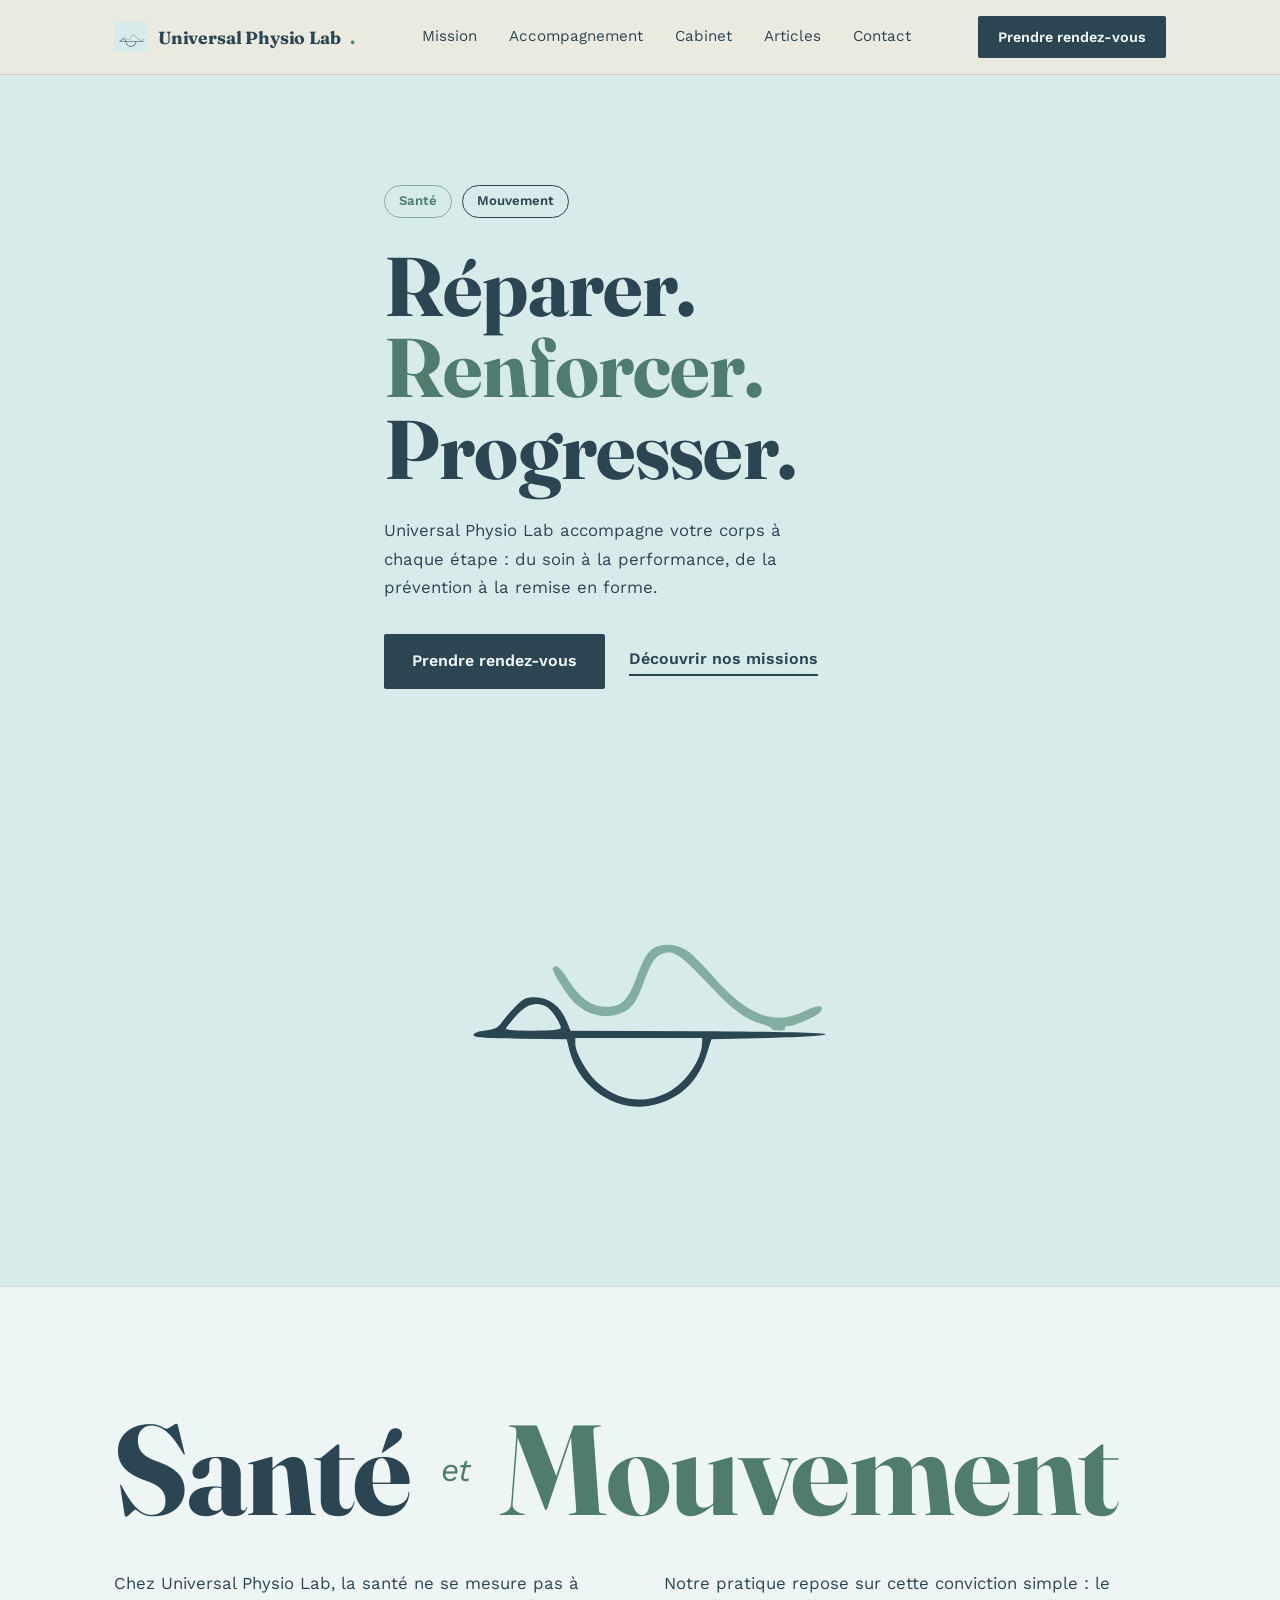
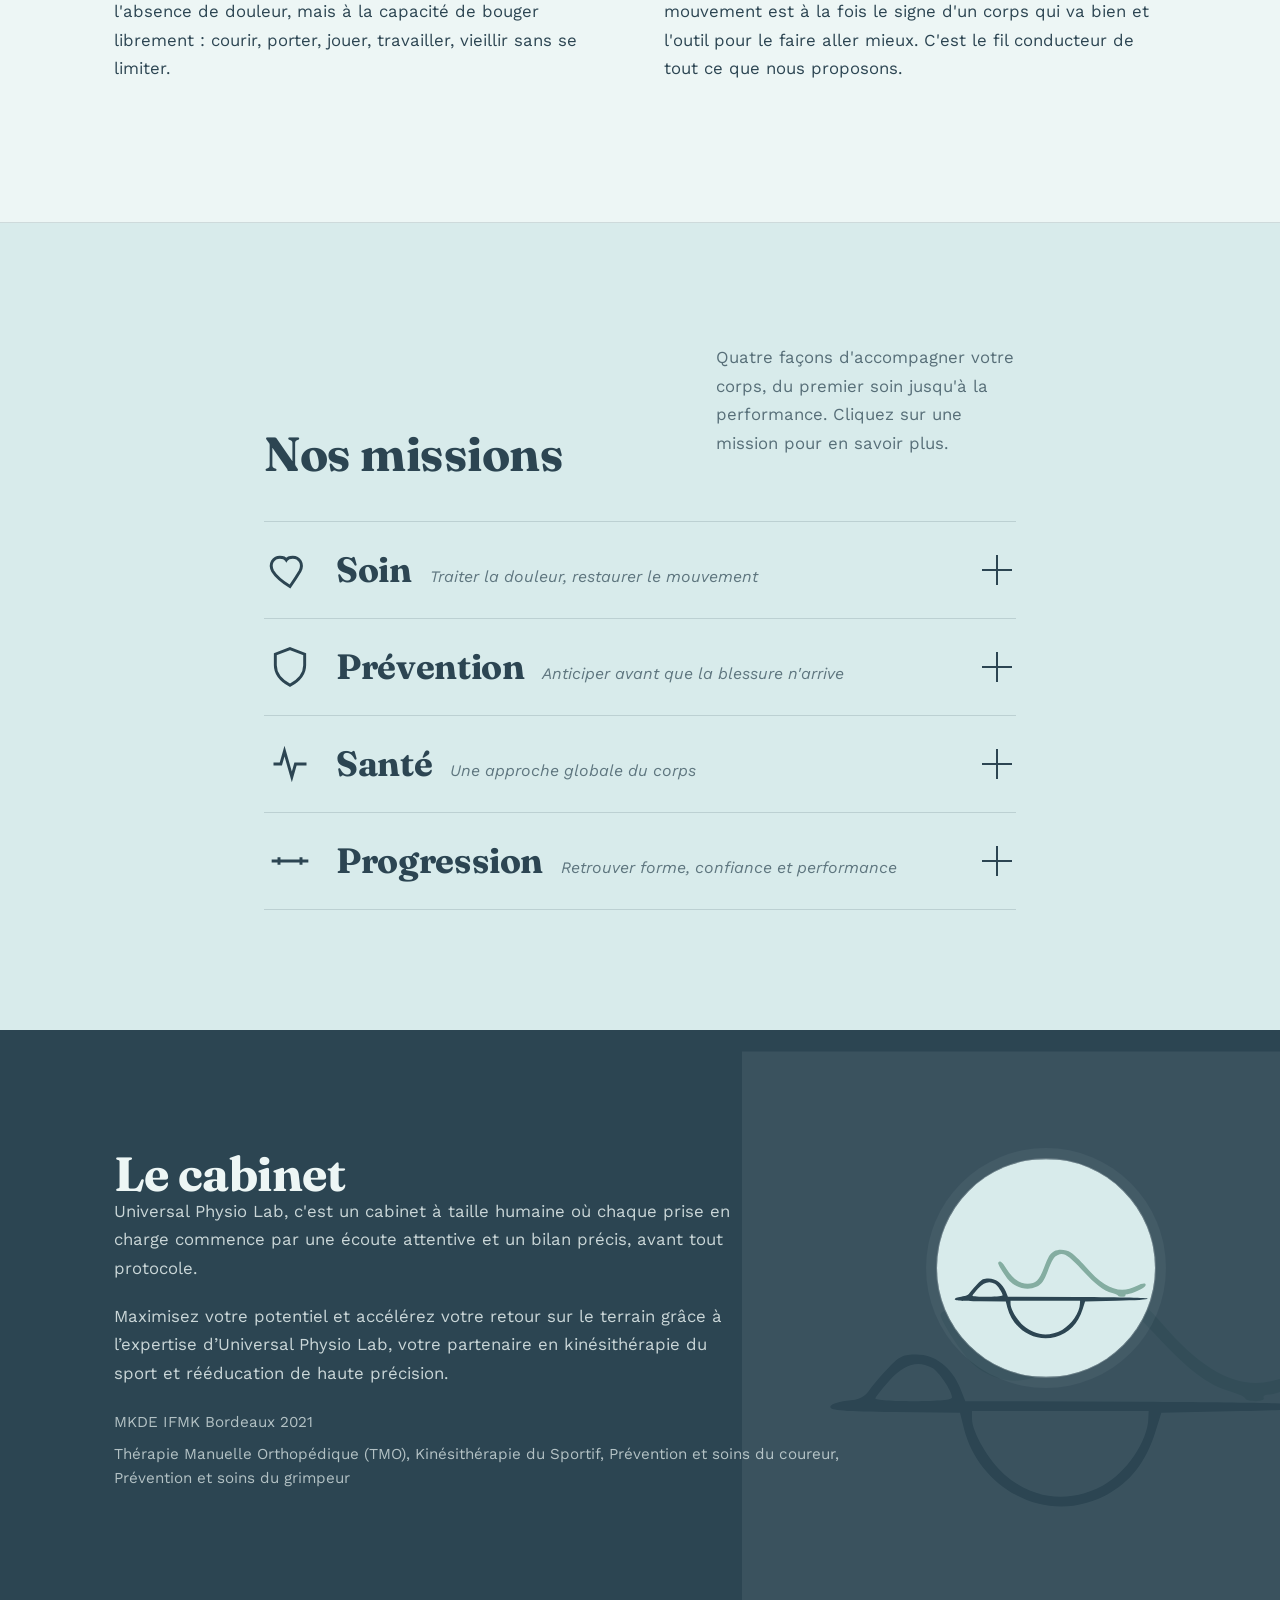
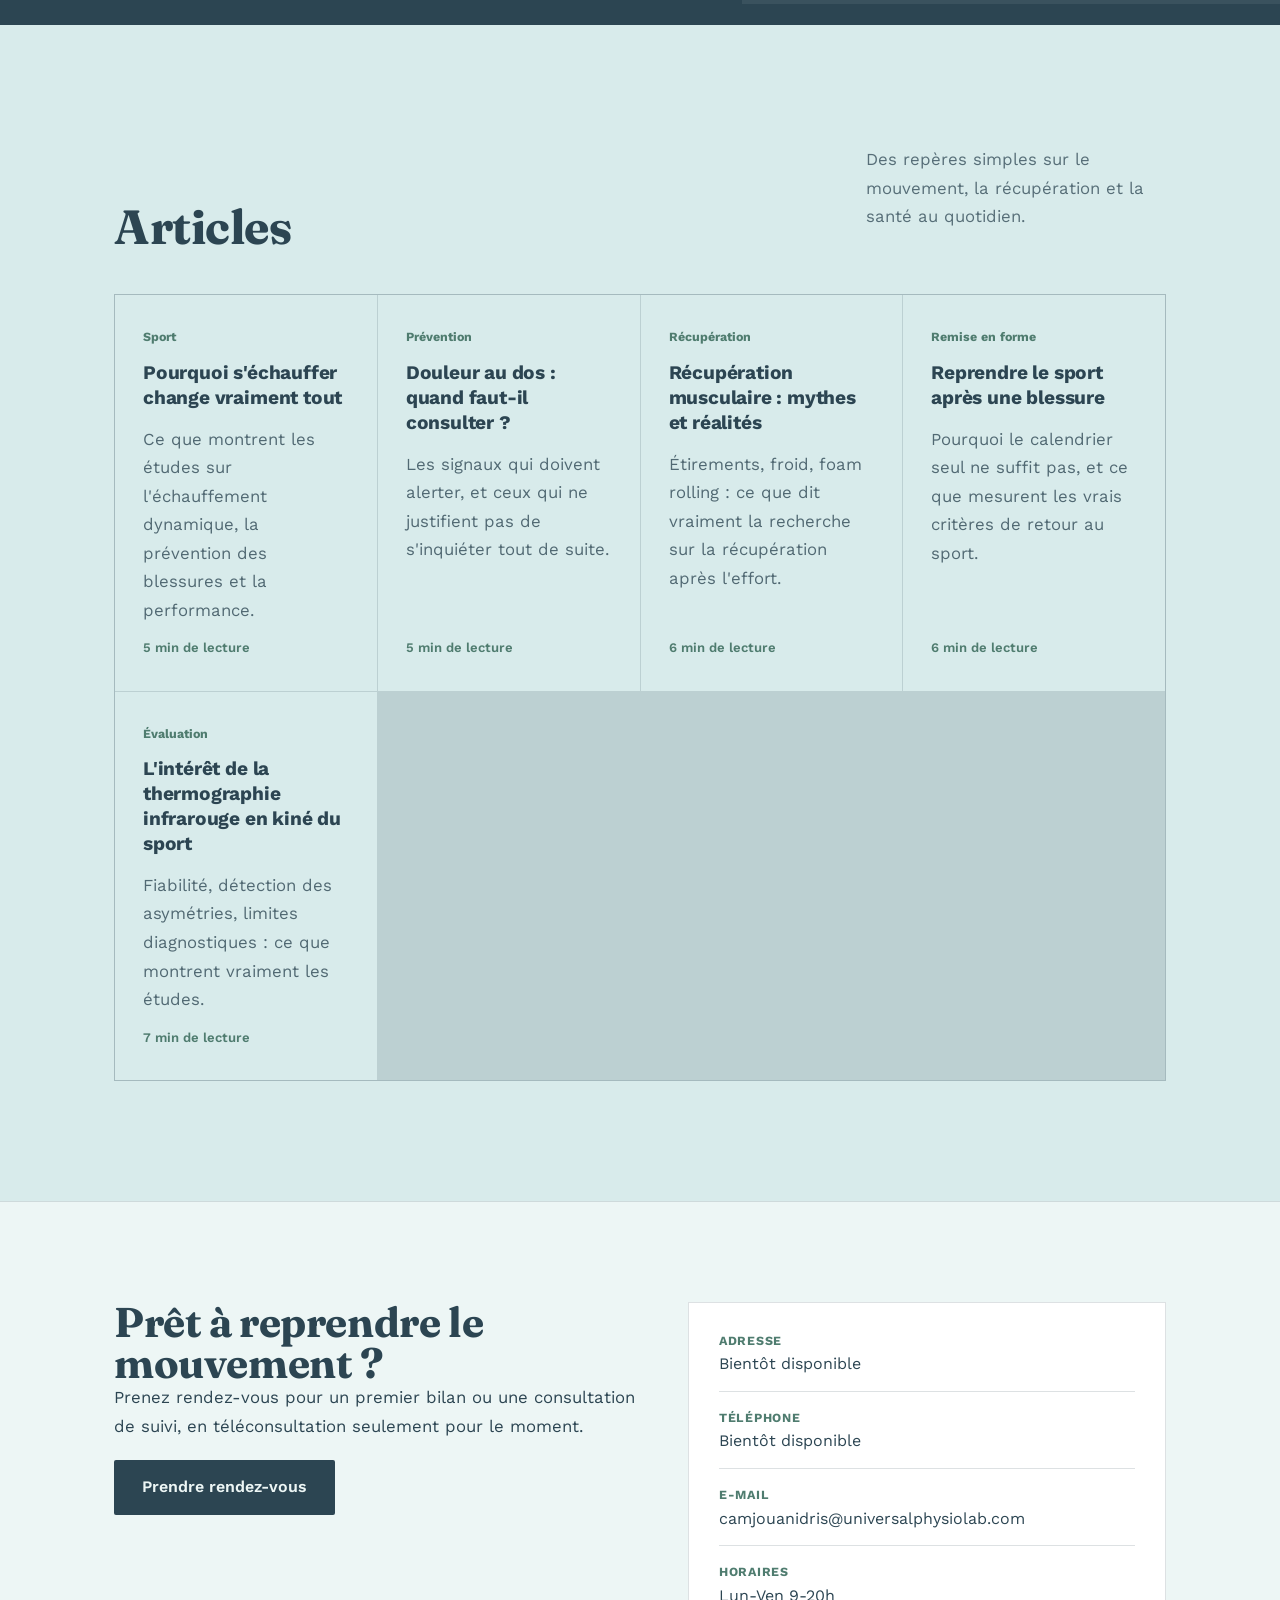
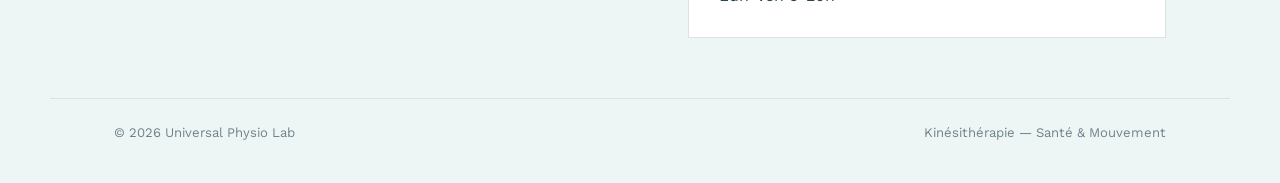
==== commit 2af79326: "Change lane title from 'Remise en forme' to 'Progression'" ====
--- a/index.html
+++ b/index.html
@@ -140,7 +140,7 @@
       <button class="lane-trigger" aria-expanded="false">
         <span class="lane-icon"><svg viewBox="0 0 24 24" fill="none" stroke-width="1.6"><path d="M6 10v4M2 12h4M18 10v4M22 12h-4M6 12h12"/></svg></span>
         <span class="lane-title">
-          <h3>Remise en forme</h3>
+          <h3>Progression</h3>
           <span class="lane-teaser">Retrouver forme, confiance et performance</span>
         </span>
         <span class="lane-plus"></span>
